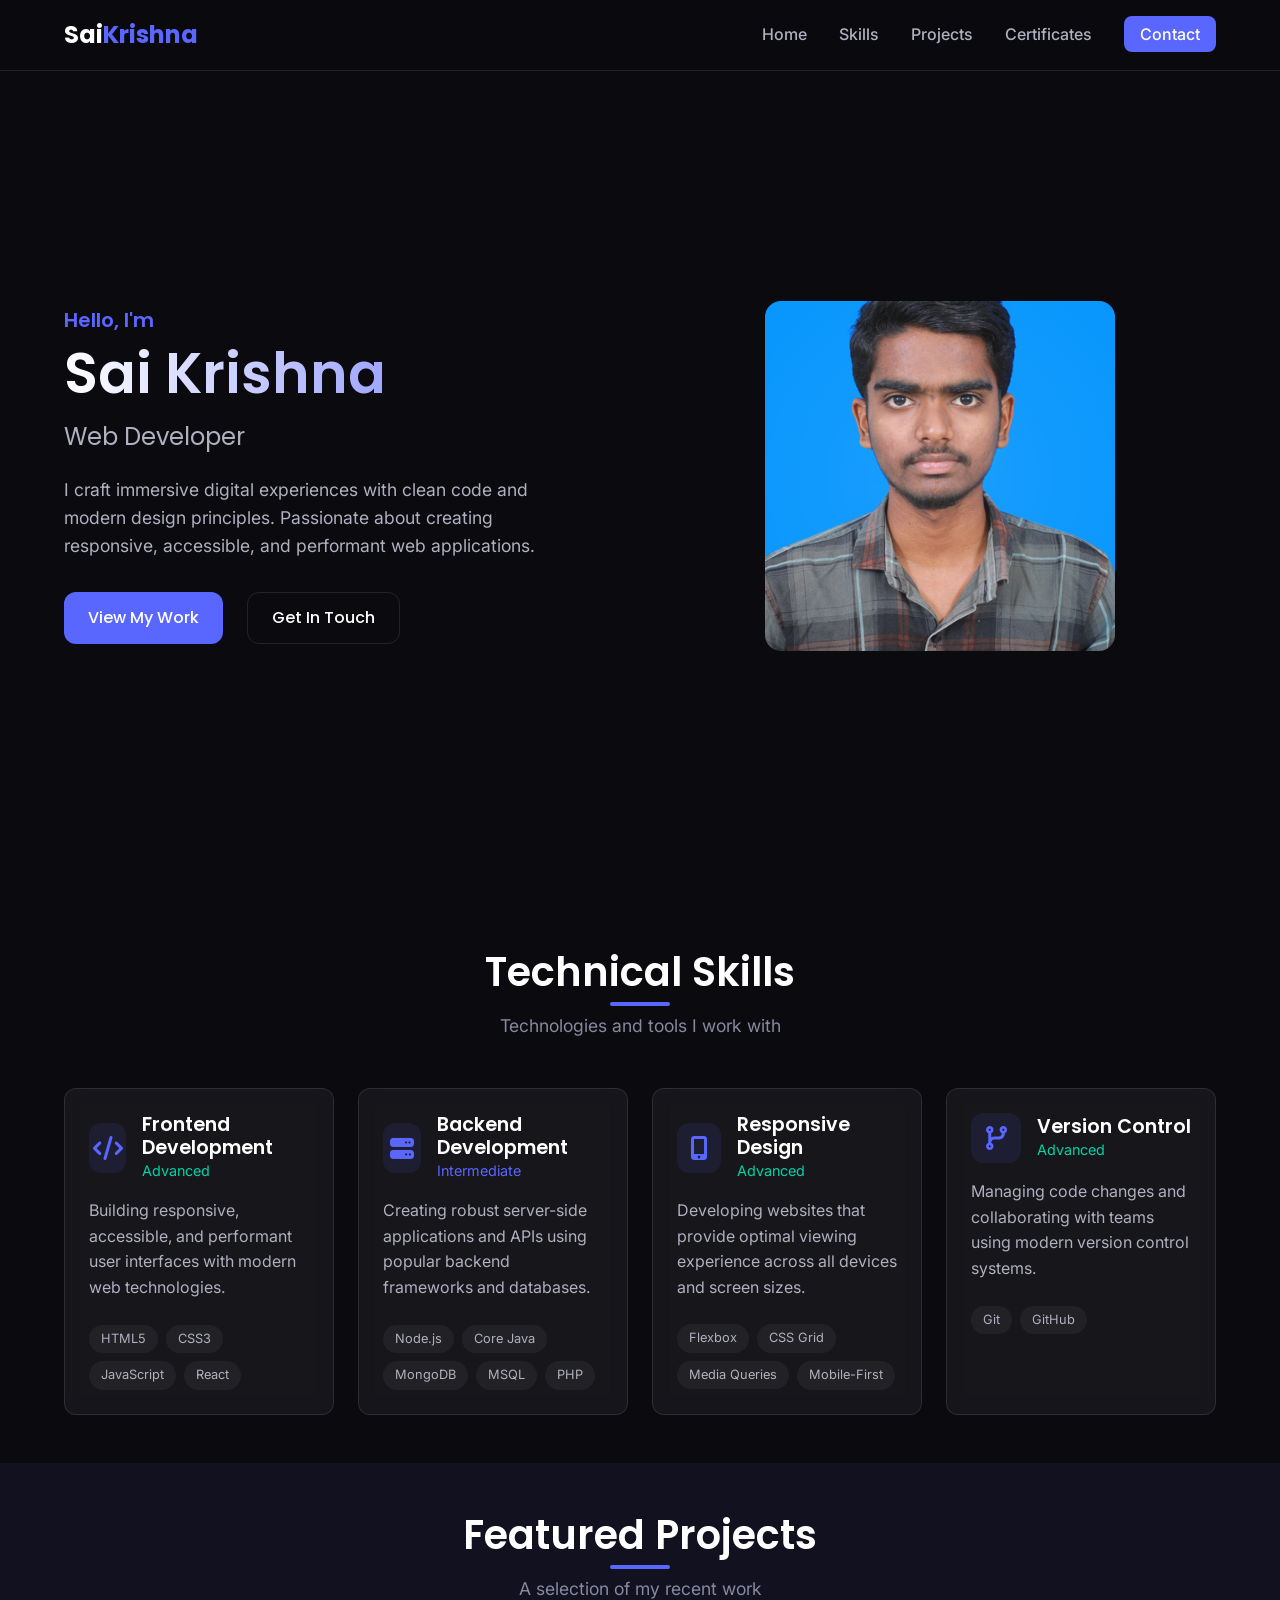
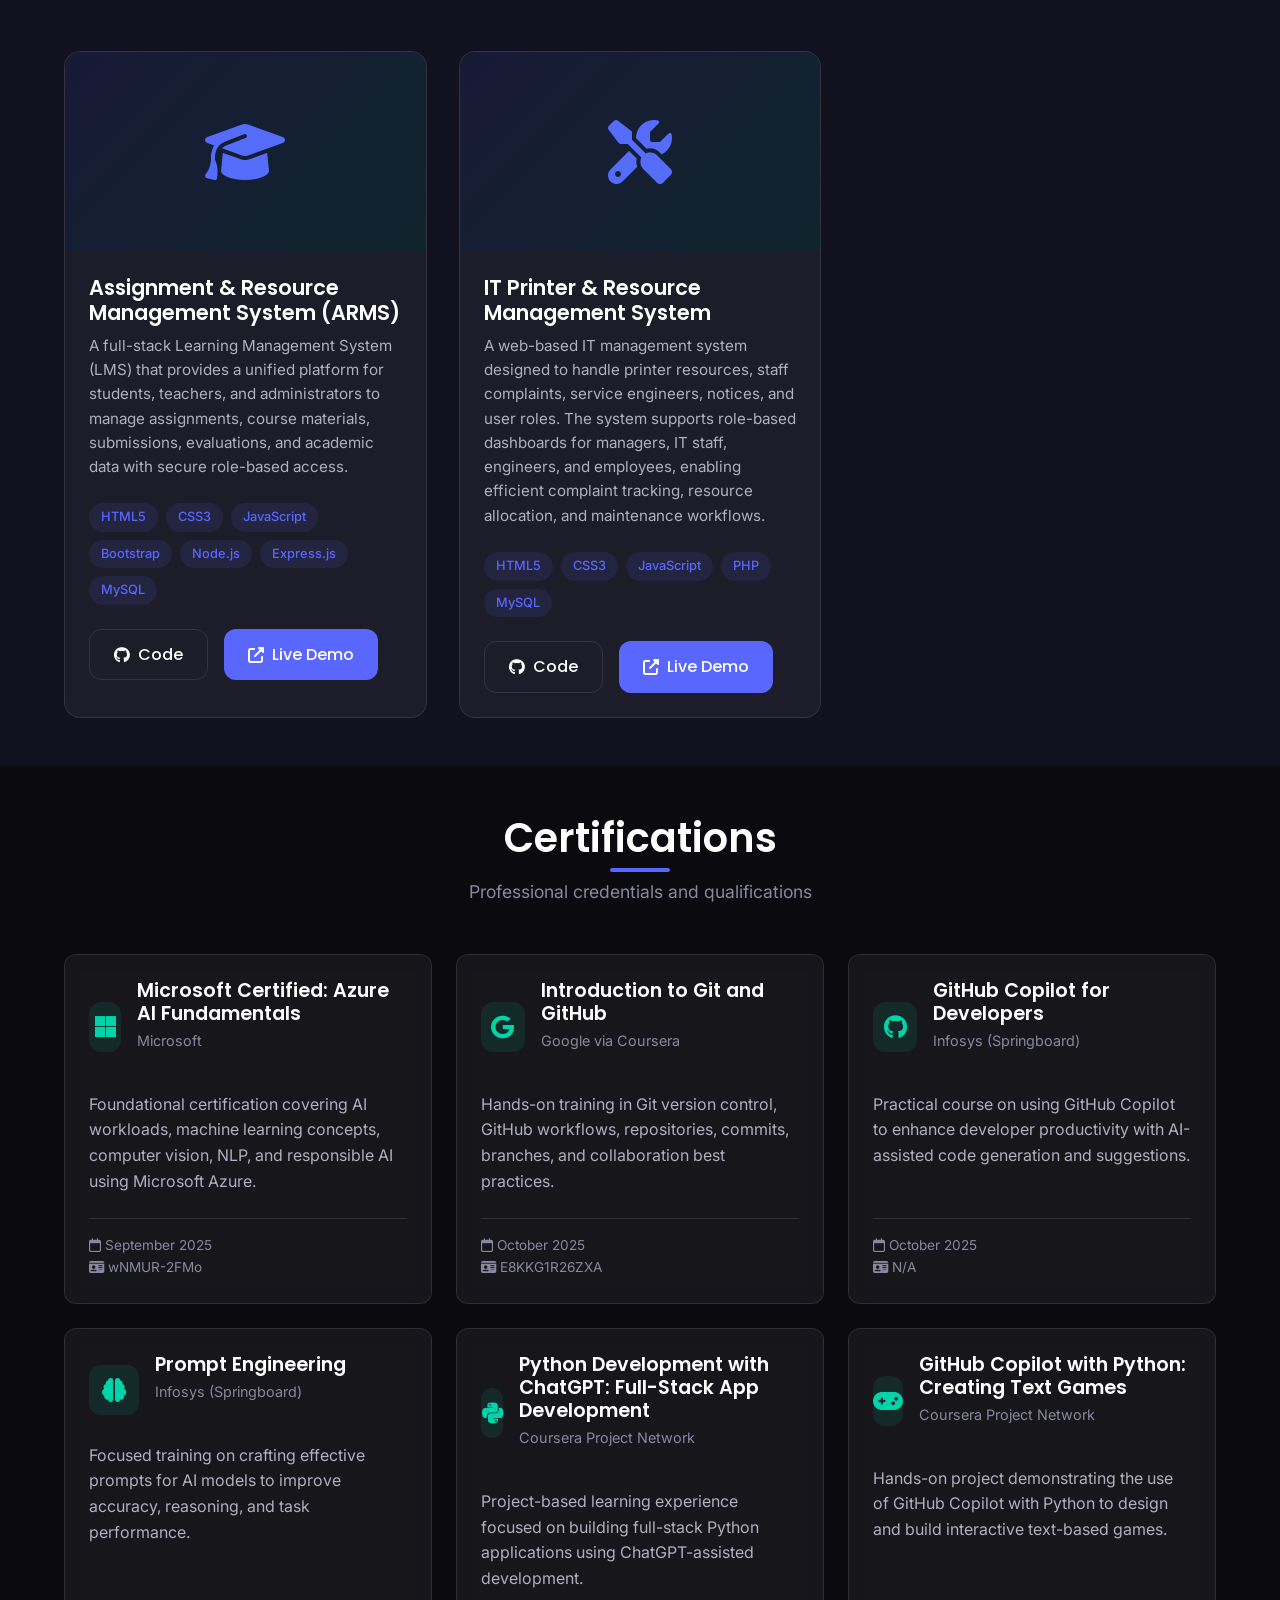
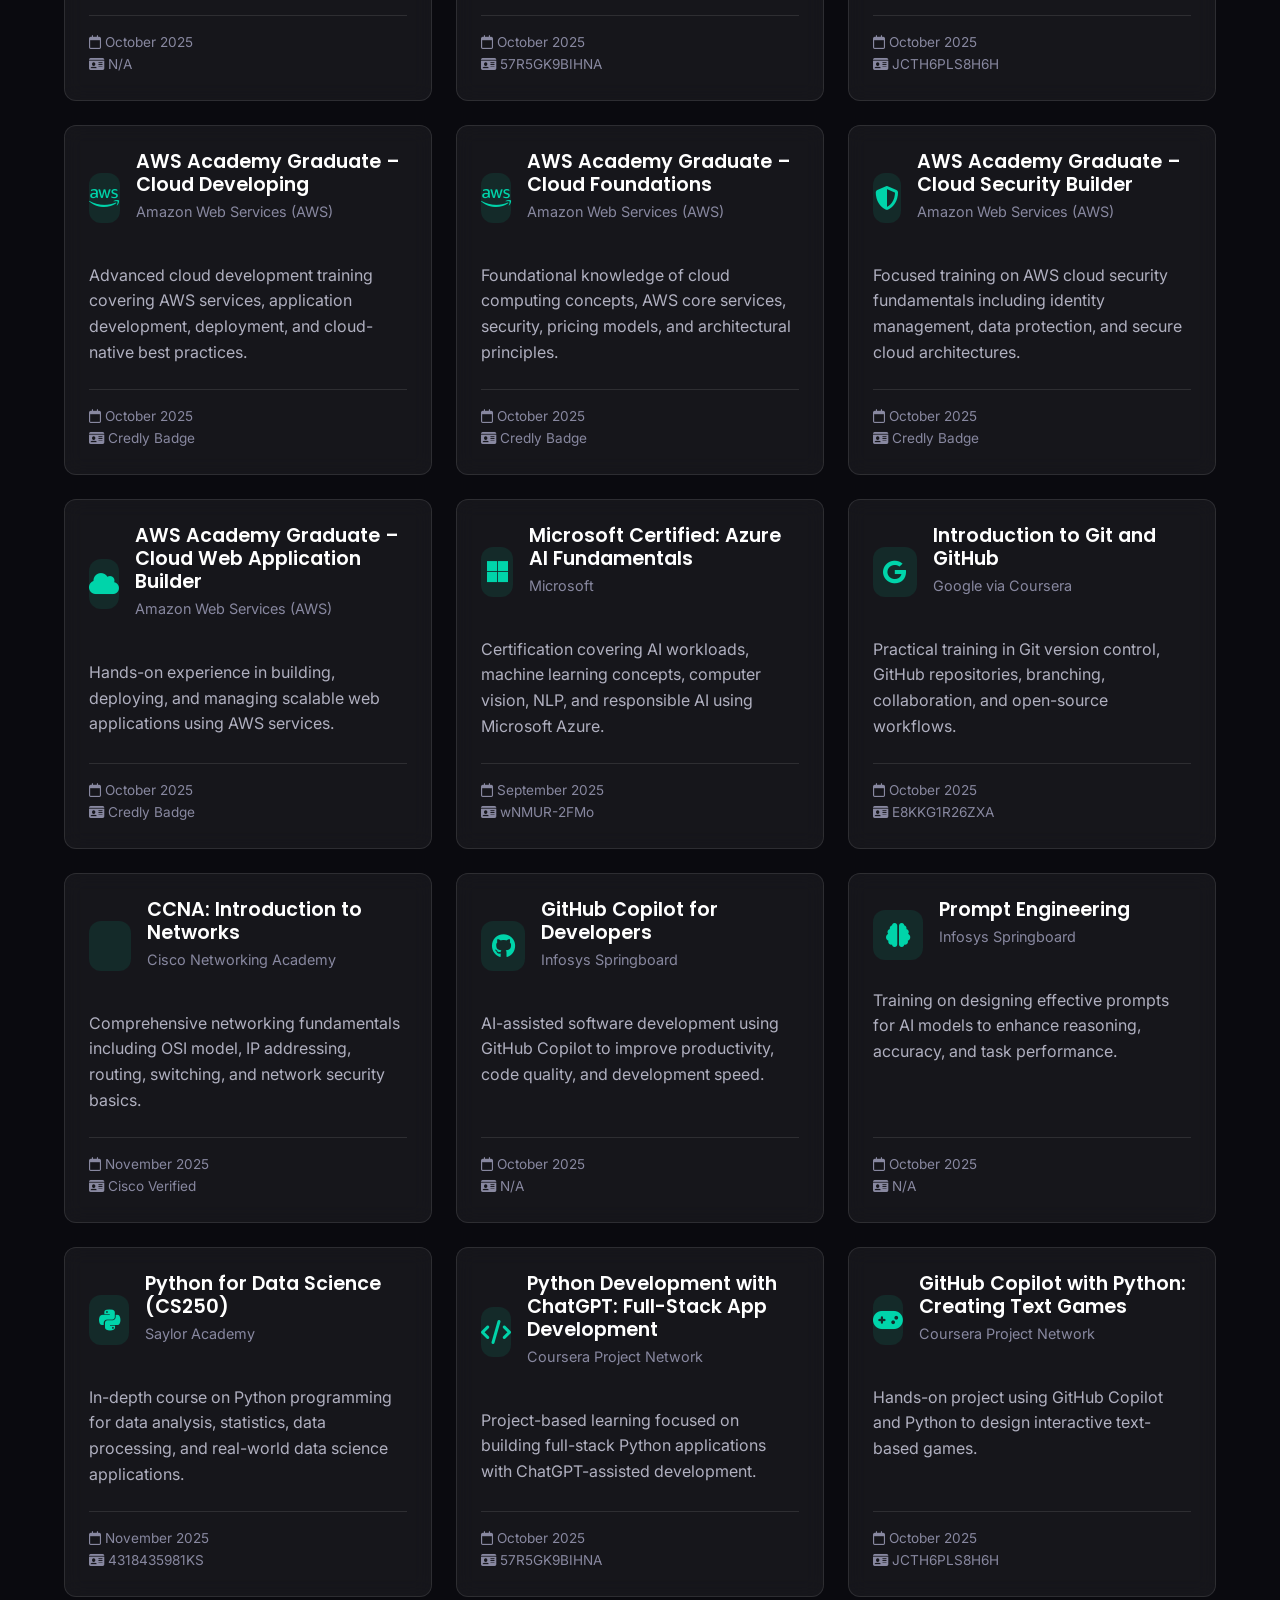
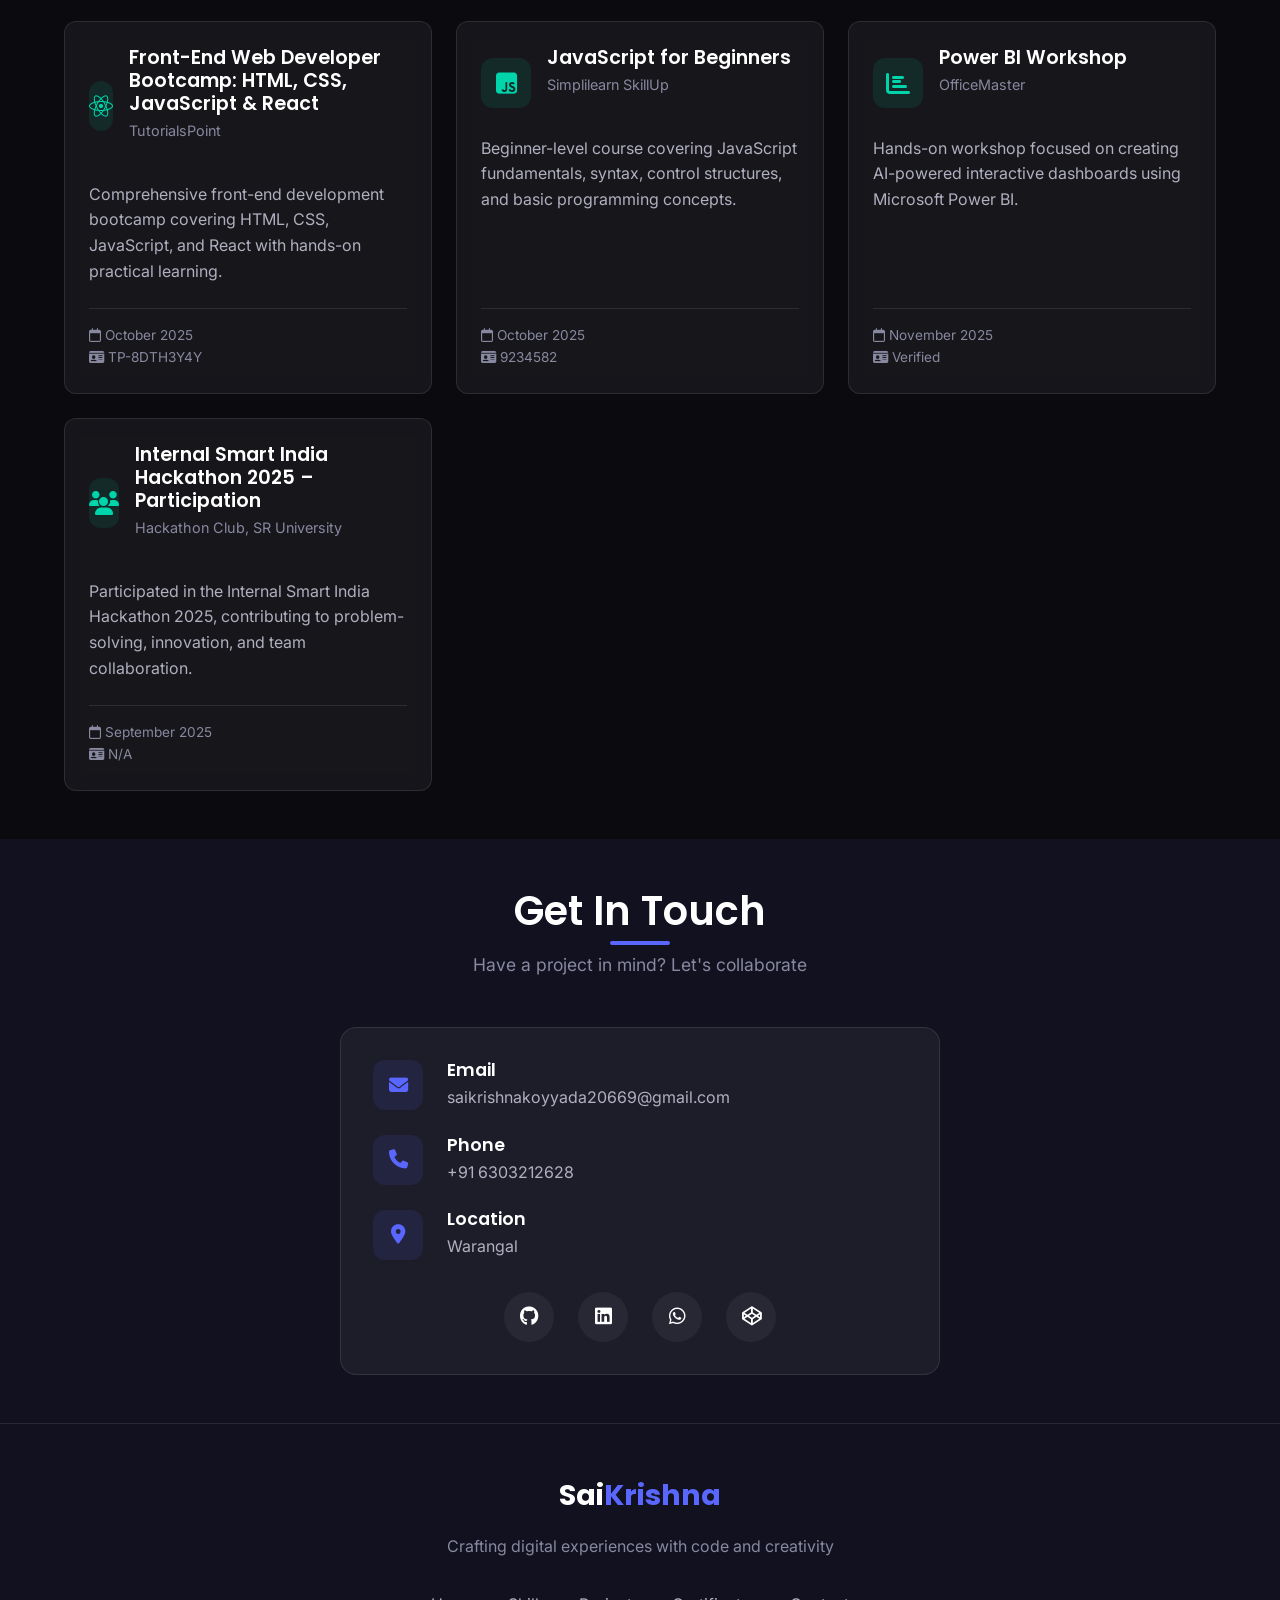
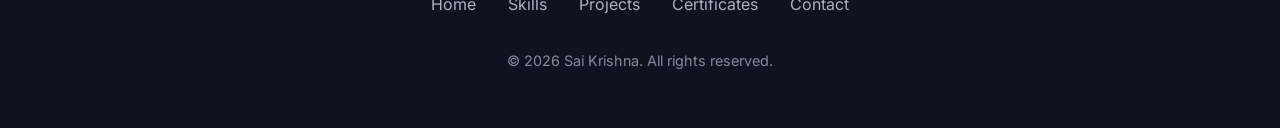
==== portfolio/index.html @ 1291e0bf "Add files via upload" ====
<!DOCTYPE html>
<html lang="en">
<head>
    <meta charset="UTF-8">
    <meta name="viewport" content="width=device-width, initial-scale=1.0">
    <title>Sai Krishna | Frontend Developer</title>
    <link rel="stylesheet" href="css/style.css">
    <link rel="preconnect" href="https://fonts.googleapis.com">
    <link rel="preconnect" href="https://fonts.gstatic.com" crossorigin>
    <link href="https://fonts.googleapis.com/css2?family=Poppins:wght@300;400;500;600;700&family=Inter:wght@300;400;500;600&display=swap" rel="stylesheet">
    <link rel="stylesheet" href="https://cdnjs.cloudflare.com/ajax/libs/font-awesome/6.4.0/css/all.min.css">
    <link rel="icon" type="image/x-icon" href="data:image/svg+xml,<svg xmlns=%22http://www.w3.org/2000/svg%22 viewBox=%220 0 100 100%22><text y=%22.9em%22 font-size=%2290%22>👨‍💻</text></svg>">
</head>
<body>
    <!-- Navigation -->
    <nav class="navbar">
        <div class="container">
            <a href="#" class="logo">Sai<span>Krishna</span></a>
            <ul class="nav-menu">
                <li><a href="#home">Home</a></li>
                <li><a href="#skills">Skills</a></li>
                <li><a href="#projects">Projects</a></li>
                <li><a href="#certificates">Certificates</a></li>
                <li><a href="#contact" class="contact-btn">Contact</a></li>
            </ul>
            <button class="menu-toggle" aria-label="Toggle menu">
                <i class="fas fa-bars"></i>
            </button>
        </div>
    </nav>

    <!-- Hero Section -->
    <section id="home" class="hero">
        <div class="container">
            <div class="hero-content">
                <div class="hero-text">
                    <h3 class="greeting">Hello, I'm</h3>
                    <h1 class="name">Sai Krishna</h1>
                    <h2 class="title">Web Developer</h2>
                    <p class="description">
                        I craft immersive digital experiences with clean code and modern design principles. 
                        Passionate about creating responsive, accessible, and performant web applications.
                    </p>
                    <div class="hero-buttons">
                        <a href="#projects" class="btn btn-primary">View My Work</a>
                        <a href="#contact" class="btn btn-secondary">Get In Touch</a>
                    </div>
                </div>
                <div class="hero-image">
                    <div class="image-placeholder">
                        <div class="avatar">
                            <!-- <i class="fas fa-user"></i> -->
                            <img src="passphoto.jpg" width="350px" alt="">
                        </div>
                    </div>
                </div>
            </div>
        </div>
    </section>

    <!-- Skills Section -->
    <section id="skills" class="section">
        <div class="container">
            <div class="section-header">
                <h2 class="section-title">Technical Skills</h2>
                <p class="section-subtitle">Technologies and tools I work with</p>
            </div>
            <div class="skills-container" id="skills-container">
                <!-- Skills will be dynamically loaded here -->
                <div class="loading">Loading skills...</div>
            </div>
        </div>
    </section>

    <!-- Projects Section -->
    <section id="projects" class="section section-dark">
        <div class="container">
            <div class="section-header">
                <h2 class="section-title">Featured Projects</h2>
                <p class="section-subtitle">A selection of my recent work</p>
            </div>
            <div class="projects-container" id="projects-container">
                <!-- Projects will be dynamically loaded here -->
                <div class="loading">Loading projects...</div>
            </div>
        </div>
    </section>

    <!-- Certificates Section -->
    <section id="certificates" class="section">
        <div class="container">
            <div class="section-header">
                <h2 class="section-title">Certifications</h2>
                <p class="section-subtitle">Professional credentials and qualifications</p>
            </div>
            <div class="certificates-container" id="certificates-container">
                <!-- Certificates will be dynamically loaded here -->
                <div class="loading">Loading certificates...</div>
            </div>
        </div>
    </section>

    <!-- Contact Section -->
    <section id="contact" class="section section-dark">
        <div class="container">
            <div class="section-header">
                <h2 class="section-title">Get In Touch</h2>
                <p class="section-subtitle">Have a project in mind? Let's collaborate</p>
            </div>
            <div class="contact-container">
                <div class="contact-card">
                    <div class="contact-info">
                        <div class="contact-item">
                            <div class="contact-icon">
                                <i class="fas fa-envelope"></i>
                            </div>
                            <div class="contact-details">
                                <h3>Email</h3>
                                <p>saikrishnakoyyada20669@gmail.com</p>
                            </div>
                        </div>
                        <div class="contact-item">
                            <div class="contact-icon">
                                <i class="fas fa-phone"></i>
                            </div>
                            <div class="contact-details">
                                <h3>Phone</h3>
                                <p>+91 6303212628</p>
                            </div>
                        </div>
                        <div class="contact-item">
                            <div class="contact-icon">
                                <i class="fas fa-map-marker-alt"></i>
                            </div>
                            <div class="contact-details">
                                <h3>Location</h3>
                                <p>Warangal</p>
                            </div>
                        </div>
                    </div>
                    <div class="social-links">
                        <a href="https://github.com/saikrishna1235" class="social-link"><i class="fab fa-github"></i></a>
                        <a href="https://www.linkedin.com/in/saikrishna-koyyada-422923365/" class="social-link"><i class="fab fa-linkedin"></i></a>
                        <a href="https://wa.me/916303212628" target="_blank" class="social-link"><i class="fab fa-whatsapp"></i></a>
                        <a href="https://leetcode.com/progress/" class="social-link"><i class="fab fa-codepen"></i></a>
                    </div>
                </div>
            </div>
        </div>
    </section>

    <!-- Footer -->
    <footer class="footer">
        <div class="container">
            <div class="footer-content">
                <div class="footer-logo">Sai<span>Krishna</span></div>
                <p class="footer-text">Crafting digital experiences with code and creativity</p>
                <div class="footer-links">
                    <a href="#home">Home</a>
                    <a href="#skills">Skills</a>
                    <a href="#projects">Projects</a>
                    <a href="#certificates">Certificates</a>
                    <a href="#contact">Contact</a>
                </div>
                <p class="copyright">&copy; <span id="current-year">2023</span> Sai Krishna. All rights reserved.</p>
            </div>
        </div>
    </footer>

    <script src="js/main.js"></script>
</body>
</html>
---- portfolio/css/style.css ----
/* CSS Variables for Theme */
:root {
    /* Dark theme colors */
    --bg-primary: #0a0a0f;
    --bg-secondary: #11111f;
    --bg-card: rgba(255, 255, 255, 0.05);
    --bg-card-hover: rgba(255, 255, 255, 0.1);
    --text-primary: #ffffff;
    --text-secondary: #b0b0c0;
    --text-muted: #8888a0;
    --accent-primary: #5a67ff;
    --accent-secondary: #00d4aa;
    --accent-tertiary: #ff6b9d;
    --border-color: rgba(255, 255, 255, 0.1);
    --shadow-color: rgba(0, 0, 0, 0.3);
    --shadow-light: rgba(255, 255, 255, 0.05);
    
    /* Typography */
    --font-primary: 'Poppins', sans-serif;
    --font-secondary: 'Inter', sans-serif;
    
    /* Spacing */
    --spacing-xs: 0.5rem;
    --spacing-sm: 1rem;
    --spacing-md: 1.5rem;
    --spacing-lg: 2rem;
    --spacing-xl: 3rem;
    
    /* Border Radius */
    --radius-sm: 8px;
    --radius-md: 12px;
    --radius-lg: 16px;
    --radius-full: 50%;
    
    /* Transitions */
    --transition-fast: 0.2s ease;
    --transition-normal: 0.3s ease;
    --transition-slow: 0.5s ease;
}

/* Base Styles */
* {
    margin: 0;
    padding: 0;
    box-sizing: border-box;
}

html {
    scroll-behavior: smooth;
}

body {
    font-family: var(--font-secondary);
    background-color: var(--bg-primary);
    color: var(--text-primary);
    line-height: 1.6;
    overflow-x: hidden;
}

.container {
    width: 100%;
    max-width: 1200px;
    margin: 0 auto;
    padding: 0 var(--spacing-md);
}

/* Typography */
h1, h2, h3, h4 {
    font-family: var(--font-primary);
    font-weight: 600;
    line-height: 1.2;
}

h1 {
    font-size: 3.5rem;
}

h2 {
    font-size: 2.5rem;
}

h3 {
    font-size: 1.5rem;
}

p {
    color: var(--text-secondary);
    margin-bottom: var(--spacing-md);
}

a {
    text-decoration: none;
    color: inherit;
}

/* Buttons */
.btn {
    display: inline-flex;
    align-items: center;
    justify-content: center;
    padding: 0.75rem 1.5rem;
    border-radius: var(--radius-md);
    font-family: var(--font-primary);
    font-weight: 500;
    transition: all var(--transition-normal);
    cursor: pointer;
    border: none;
    outline: none;
    gap: 0.5rem;
}

.btn-primary {
    background-color: var(--accent-primary);
    color: white;
}

.btn-primary:hover {
    background-color: #4a56e8;
    transform: translateY(-2px);
    box-shadow: 0 10px 20px rgba(90, 103, 255, 0.3);
}

.btn-secondary {
    background-color: transparent;
    color: var(--text-primary);
    border: 1px solid var(--border-color);
}

.btn-secondary:hover {
    background-color: var(--bg-card-hover);
    transform: translateY(-2px);
    border-color: var(--accent-primary);
}

/* Navigation */
.navbar {
    position: fixed;
    top: 0;
    left: 0;
    width: 100%;
    z-index: 1000;
    padding: var(--spacing-sm) 0;
    background-color: rgba(10, 10, 15, 0.9);
    backdrop-filter: blur(10px);
    border-bottom: 1px solid var(--border-color);
}

.navbar .container {
    display: flex;
    justify-content: space-between;
    align-items: center;
}

.logo {
    font-family: var(--font-primary);
    font-size: 1.5rem;
    font-weight: 700;
}

.logo span {
    color: var(--accent-primary);
}

.nav-menu {
    display: flex;
    list-style: none;
    gap: var(--spacing-lg);
}

.nav-menu a {
    color: var(--text-secondary);
    transition: color var(--transition-fast);
    font-weight: 500;
}

.nav-menu a:hover {
    color: var(--text-primary);
}

.nav-menu .contact-btn {
    background-color: var(--accent-primary);
    color: white;
    padding: 0.5rem 1rem;
    border-radius: var(--radius-sm);
}

.nav-menu .contact-btn:hover {
    background-color: #4a56e8;
    color: white;
}

.menu-toggle {
    display: none;
    background: none;
    border: none;
    color: var(--text-primary);
    font-size: 1.5rem;
    cursor: pointer;
}

/* Hero Section */
.hero {
    padding-top: 100px;
    padding-bottom: var(--spacing-xl);
    min-height: 100vh;
    display: flex;
    align-items: center;
}

.hero-content {
    display: grid;
    grid-template-columns: 1fr 1fr;
    gap: var(--spacing-xl);
    align-items: center;
}

.hero-text .greeting {
    color: var(--accent-primary);
    font-size: 1.25rem;
    margin-bottom: var(--spacing-xs);
}

.hero-text .name {
    font-size: 3.5rem;
    margin-bottom: var(--spacing-sm);
    background: linear-gradient(90deg, var(--text-primary), var(--accent-primary));
    -webkit-background-clip: text;
    background-clip: text;
    color: transparent;
}

.hero-text .title {
    font-size: 1.5rem;
    color: var(--text-secondary);
    margin-bottom: var(--spacing-md);
    font-weight: 400;
}

.hero-text .description {
    font-size: 1.1rem;
    max-width: 90%;
    margin-bottom: var(--spacing-lg);
}

.hero-buttons {
    display: flex;
    gap: var(--spacing-md);
    flex-wrap: wrap;
}

.hero-image {
    display: flex;
    justify-content: center;
}

.image-placeholder {
    width: 350px;
    height: 350px;
    position: relative;
}

.avatar {
    width: 100%;
    height: 100%;
    background: linear-gradient(135deg, var(--accent-primary), var(--accent-secondary));
    border-radius: var(--radius-lg);
    display: flex;
    align-items: center;
    justify-content: center;
    font-size: 8rem;
    color: white;
    position: relative;
    overflow: hidden;
}

.avatar::before {
    content: '';
    position: absolute;
    width: 200%;
    height: 200%;
    background: radial-gradient(circle, rgba(255,255,255,0.1) 0%, transparent 70%);
    top: -50%;
    left: -50%;
    animation: rotate 20s linear infinite;
}

@keyframes rotate {
    0% { transform: rotate(0deg); }
    100% { transform: rotate(360deg); }
}

/* Sections */
.section {
    padding: var(--spacing-xl) 0;
}

.section-dark {
    background-color: var(--bg-secondary);
}

.section-header {
    text-align: center;
    margin-bottom: var(--spacing-xl);
}

.section-title {
    font-size: 2.5rem;
    margin-bottom: var(--spacing-sm);
    position: relative;
    display: inline-block;
}

.section-title::after {
    content: '';
    position: absolute;
    width: 60px;
    height: 4px;
    background-color: var(--accent-primary);
    bottom: -10px;
    left: 50%;
    transform: translateX(-50%);
    border-radius: 2px;
}

.section-subtitle {
    color: var(--text-muted);
    font-size: 1.1rem;
    max-width: 600px;
    margin: 0 auto;
}

/* Skills Section */
.skills-container {
    display: grid;
    grid-template-columns: repeat(auto-fill, minmax(250px, 1fr));
    gap: var(--spacing-md);
}

.skill-card {
    background-color: var(--bg-card);
    border-radius: var(--radius-md);
    padding: var(--spacing-md);
    backdrop-filter: blur(10px);
    border: 1px solid var(--border-color);
    transition: all var(--transition-normal);
    opacity: 0;
    transform: translateY(20px);
}

.skill-card.visible {
    opacity: 1;
    transform: translateY(0);
}

.skill-card:hover {
    background-color: var(--bg-card-hover);
    transform: translateY(-5px);
    border-color: var(--accent-primary);
    box-shadow: 0 10px 20px var(--shadow-color);
}

.skill-header {
    display: flex;
    align-items: center;
    margin-bottom: var(--spacing-sm);
    gap: var(--spacing-sm);
}

.skill-icon {
    width: 50px;
    height: 50px;
    border-radius: var(--radius-md);
    background-color: rgba(90, 103, 255, 0.1);
    display: flex;
    align-items: center;
    justify-content: center;
    font-size: 1.5rem;
    color: var(--accent-primary);
}

.skill-name {
    font-size: 1.2rem;
    font-weight: 600;
}

.skill-level {
    color: var(--text-muted);
    font-size: 0.9rem;
}

.skill-tags {
    display: flex;
    flex-wrap: wrap;
    gap: 0.5rem;
    margin-top: var(--spacing-sm);
}

.skill-tag {
    background-color: rgba(255, 255, 255, 0.05);
    padding: 0.25rem 0.75rem;
    border-radius: 50px;
    font-size: 0.8rem;
    color: var(--text-secondary);
    transition: all var(--transition-fast);
}

.skill-tag:hover {
    background-color: var(--accent-primary);
    color: white;
}

/* Projects Section */
.projects-container {
    display: grid;
    grid-template-columns: repeat(auto-fill, minmax(350px, 1fr));
    gap: var(--spacing-lg);
}

.project-card {
    background-color: var(--bg-card);
    border-radius: var(--radius-lg);
    overflow: hidden;
    backdrop-filter: blur(10px);
    border: 1px solid var(--border-color);
    transition: all var(--transition-normal);
    opacity: 0;
    transform: translateY(20px);
}

.project-card.visible {
    opacity: 1;
    transform: translateY(0);
}

.project-card:hover {
    background-color: var(--bg-card-hover);
    transform: translateY(-10px);
    border-color: var(--accent-primary);
    box-shadow: 0 15px 30px var(--shadow-color);
}

.project-image {
    height: 200px;
    background-color: var(--bg-secondary);
    display: flex;
    align-items: center;
    justify-content: center;
    font-size: 4rem;
    color: var(--accent-primary);
    position: relative;
    overflow: hidden;
}

.project-image::before {
    content: '';
    position: absolute;
    width: 100%;
    height: 100%;
    background: linear-gradient(135deg, rgba(90, 103, 255, 0.1), rgba(0, 212, 170, 0.1));
    z-index: 1;
}

.project-content {
    padding: var(--spacing-md);
}

.project-title {
    font-size: 1.3rem;
    margin-bottom: var(--spacing-xs);
}

.project-description {
    color: var(--text-secondary);
    font-size: 0.95rem;
    margin-bottom: var(--spacing-md);
}

.project-tech {
    display: flex;
    flex-wrap: wrap;
    gap: 0.5rem;
    margin-bottom: var(--spacing-md);
}

.tech-tag {
    background-color: rgba(90, 103, 255, 0.1);
    color: var(--accent-primary);
    padding: 0.25rem 0.75rem;
    border-radius: 50px;
    font-size: 0.8rem;
    font-weight: 500;
}

.project-links {
    display: flex;
    gap: var(--spacing-sm);
}

/* Certificates Section */
.certificates-container {
    display: grid;
    grid-template-columns: repeat(auto-fill, minmax(300px, 1fr));
    gap: var(--spacing-md);
}

.certificate-card {
    background-color: var(--bg-card);
    border-radius: var(--radius-md);
    padding: var(--spacing-md);
    backdrop-filter: blur(10px);
    border: 1px solid var(--border-color);
    transition: all var(--transition-normal);
    display: flex;
    flex-direction: column;
    opacity: 0;
    transform: translateY(20px);
}

.certificate-card.visible {
    opacity: 1;
    transform: translateY(0);
}

.certificate-card:hover {
    background-color: var(--bg-card-hover);
    transform: translateY(-5px);
    border-color: var(--accent-secondary);
    box-shadow: 0 10px 20px var(--shadow-color);
}

.certificate-header {
    display: flex;
    align-items: center;
    margin-bottom: var(--spacing-sm);
    gap: var(--spacing-sm);
}

.certificate-icon {
    width: 50px;
    height: 50px;
    border-radius: var(--radius-md);
    background-color: rgba(0, 212, 170, 0.1);
    display: flex;
    align-items: center;
    justify-content: center;
    font-size: 1.5rem;
    color: var(--accent-secondary);
}

.certificate-title {
    font-size: 1.2rem;
    font-weight: 600;
    margin-bottom: 0.25rem;
}

.certificate-issuer {
    color: var(--text-muted);
    font-size: 0.9rem;
}

.certificate-date {
    color: var(--text-muted);
    font-size: 0.85rem;
    margin-top: auto;
    padding-top: var(--spacing-sm);
    border-top: 1px solid var(--border-color);
}

/* Contact Section */
.contact-card {
    background-color: var(--bg-card);
    border-radius: var(--radius-lg);
    padding: var(--spacing-lg);
    backdrop-filter: blur(10px);
    border: 1px solid var(--border-color);
    max-width: 600px;
    margin: 0 auto;
}

.contact-info {
    margin-bottom: var(--spacing-lg);
}

.contact-item {
    display: flex;
    align-items: center;
    margin-bottom: var(--spacing-md);
    gap: var(--spacing-md);
}

.contact-icon {
    width: 50px;
    height: 50px;
    border-radius: var(--radius-md);
    background-color: rgba(90, 103, 255, 0.1);
    display: flex;
    align-items: center;
    justify-content: center;
    font-size: 1.2rem;
    color: var(--accent-primary);
}

.contact-details h3 {
    font-size: 1.1rem;
    margin-bottom: 0.25rem;
}

.contact-details p {
    color: var(--text-secondary);
    margin-bottom: 0;
}

.social-links {
    display: flex;
    justify-content: center;
    gap: var(--spacing-md);
}

.social-link {
    width: 50px;
    height: 50px;
    border-radius: var(--radius-full);
    background-color: var(--bg-card);
    display: flex;
    align-items: center;
    justify-content: center;
    font-size: 1.2rem;
    color: var(--text-primary);
    transition: all var(--transition-normal);
}

.social-link:hover {
    background-color: var(--accent-primary);
    color: white;
    transform: translateY(-5px);
}

/* Footer */
.footer {
    background-color: var(--bg-secondary);
    padding: var(--spacing-xl) 0 var(--spacing-lg);
    border-top: 1px solid var(--border-color);
}

.footer-content {
    text-align: center;
}

.footer-logo {
    font-family: var(--font-primary);
    font-size: 1.8rem;
    font-weight: 700;
    margin-bottom: var(--spacing-sm);
}

.footer-logo span {
    color: var(--accent-primary);
}

.footer-text {
    color: var(--text-muted);
    margin-bottom: var(--spacing-lg);
    max-width: 500px;
    margin-left: auto;
    margin-right: auto;
}

.footer-links {
    display: flex;
    justify-content: center;
    flex-wrap: wrap;
    gap: var(--spacing-lg);
    margin-bottom: var(--spacing-lg);
}

.footer-links a {
    color: var(--text-secondary);
    transition: color var(--transition-fast);
}

.footer-links a:hover {
    color: var(--accent-primary);
}

.copyright {
    color: var(--text-muted);
    font-size: 0.9rem;
}

/* Loading State */
.loading {
    text-align: center;
    padding: var(--spacing-xl);
    color: var(--text-muted);
    grid-column: 1 / -1;
}

/* Animation Classes */
.fade-in {
    animation: fadeIn 0.8s ease forwards;
}

@keyframes fadeIn {
    from {
        opacity: 0;
        transform: translateY(20px);
    }
    to {
        opacity: 1;
        transform: translateY(0);
    }
}

/* Responsive Design */
@media (max-width: 1024px) {
    h1 {
        font-size: 3rem;
    }
    
    h2 {
        font-size: 2.2rem;
    }
    
    .hero-content {
        grid-template-columns: 1fr;
        text-align: center;
    }
    
    .hero-text .description {
        max-width: 100%;
    }
    
    .hero-image {
        order: -1;
    }
    
    .image-placeholder {
        width: 280px;
        height: 280px;
        margin: 0 auto;
    }
    
    .avatar {
        font-size: 6rem;
    }
}

@media (max-width: 768px) {
    .navbar {
        padding: var(--spacing-xs) 0;
    }
    
    .nav-menu {
        position: fixed;
        top: 70px;
        left: 0;
        width: 100%;
        background-color: rgba(10, 10, 15, 0.95);
        backdrop-filter: blur(20px);
        flex-direction: column;
        padding: var(--spacing-lg);
        border-top: 1px solid var(--border-color);
        transform: translateY(-100%);
        opacity: 0;
        visibility: hidden;
        transition: all var(--transition-normal);
    }
    
    .nav-menu.active {
        transform: translateY(0);
        opacity: 1;
        visibility: visible;
    }
    
    .menu-toggle {
        display: block;
    }
    
    .hero {
        padding-top: 80px;
    }
    
    .hero-text .name {
        font-size: 2.5rem;
    }
    
    .hero-text .title {
        font-size: 1.25rem;
    }
    
    .hero-buttons {
        justify-content: center;
    }
    
    .section-title {
        font-size: 2rem;
    }
    
    .projects-container {
        grid-template-columns: 1fr;
    }
}

@media (max-width: 480px) {
    .container {
        padding: 0 var(--spacing-sm);
    }
    
    h1 {
        font-size: 2.2rem;
    }
    
    h2 {
        font-size: 1.8rem;
    }
    
    .hero-text .name {
        font-size: 2rem;
    }
    
    .hero-buttons {
        flex-direction: column;
        align-items: stretch;
    }
    
    .btn {
        width: 100%;
        justify-content: center;
    }
    
    .skills-container,
    .certificates-container {
        grid-template-columns: 1fr;
    }
    
    .footer-links {
        gap: var(--spacing-md);
    }
}
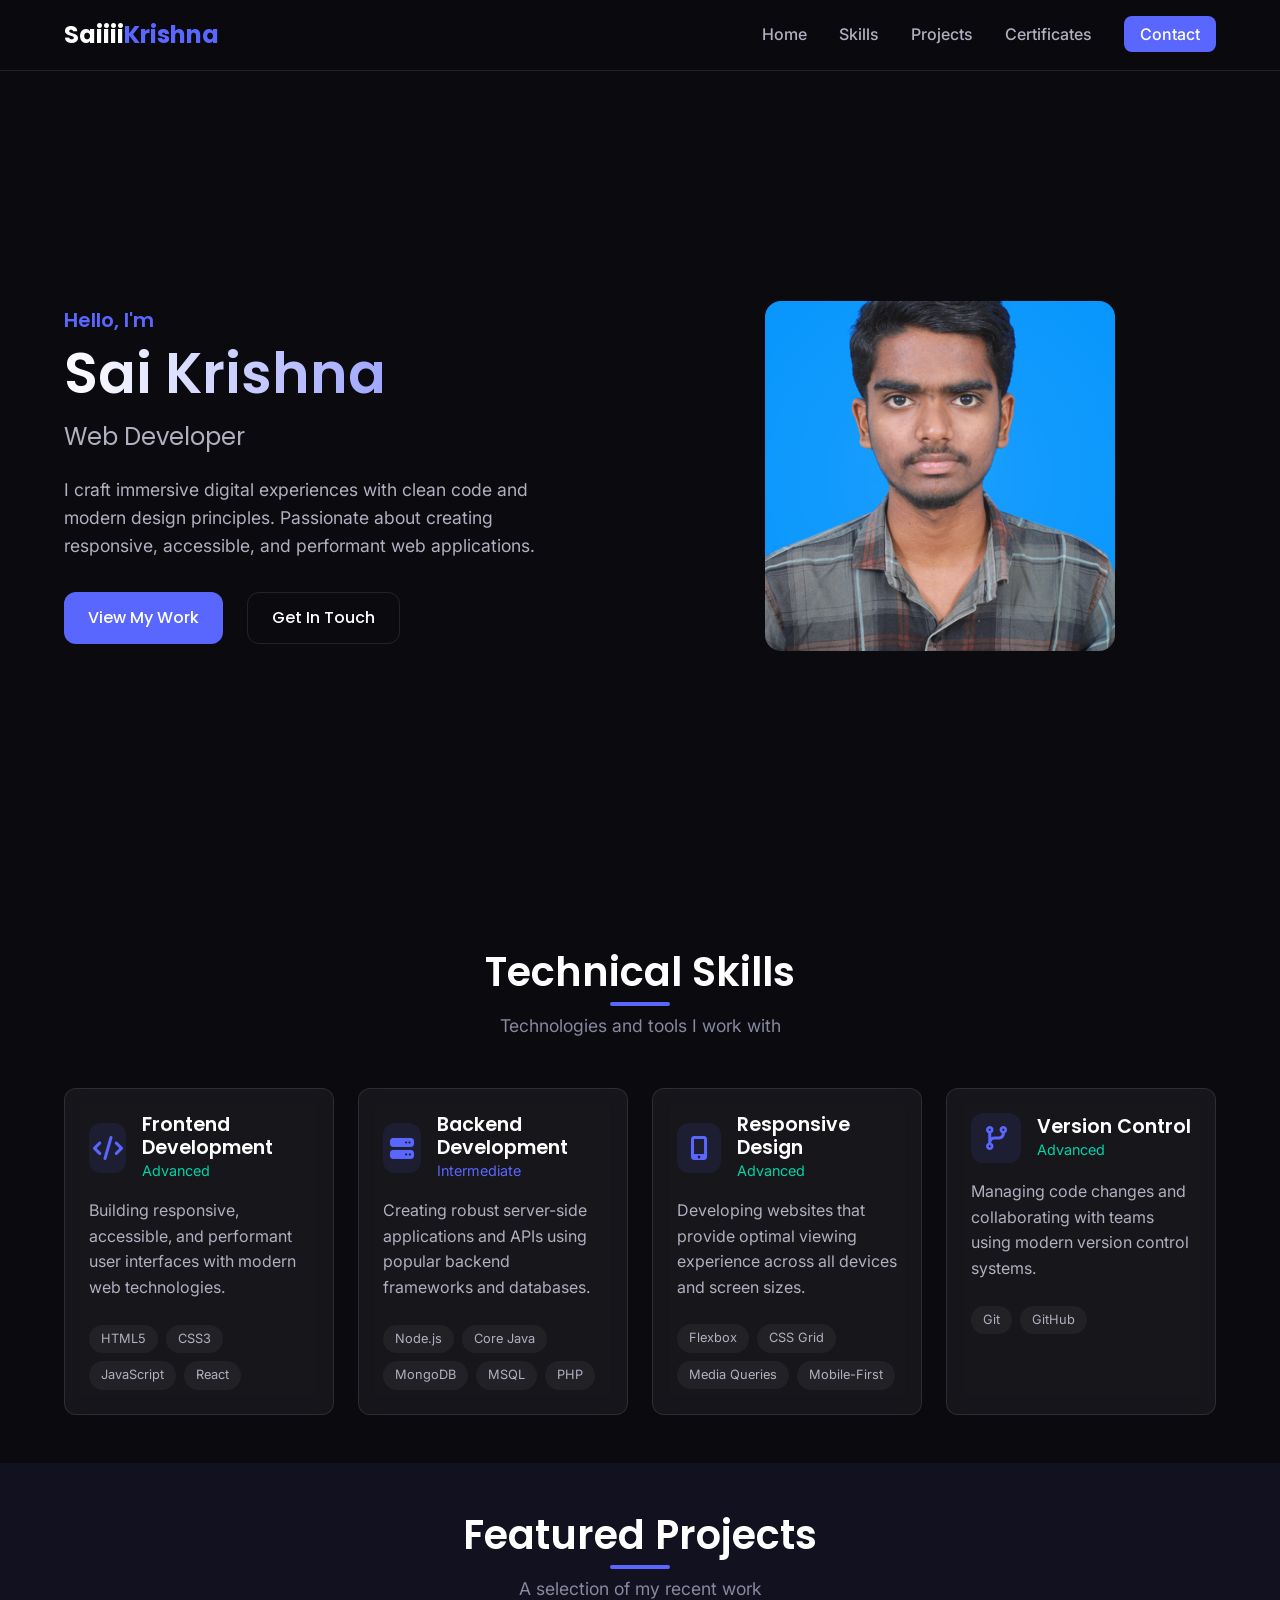
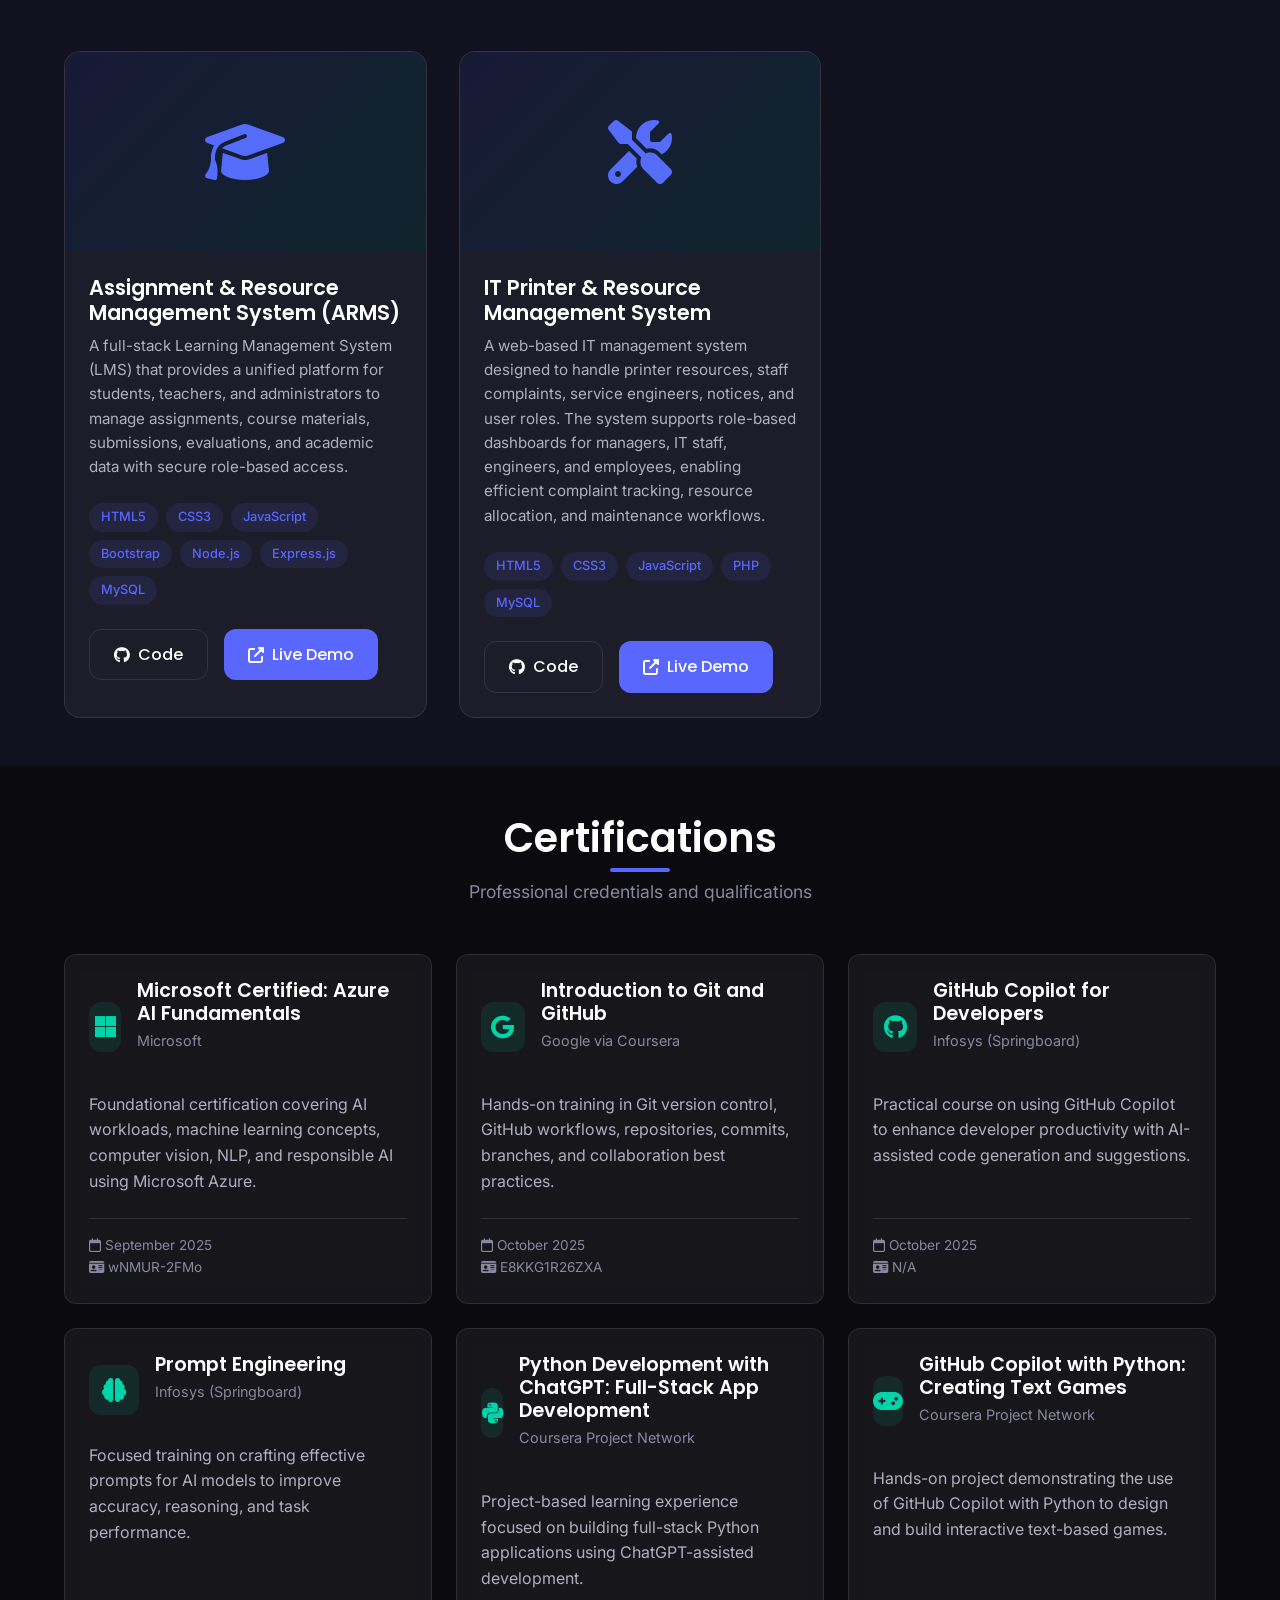
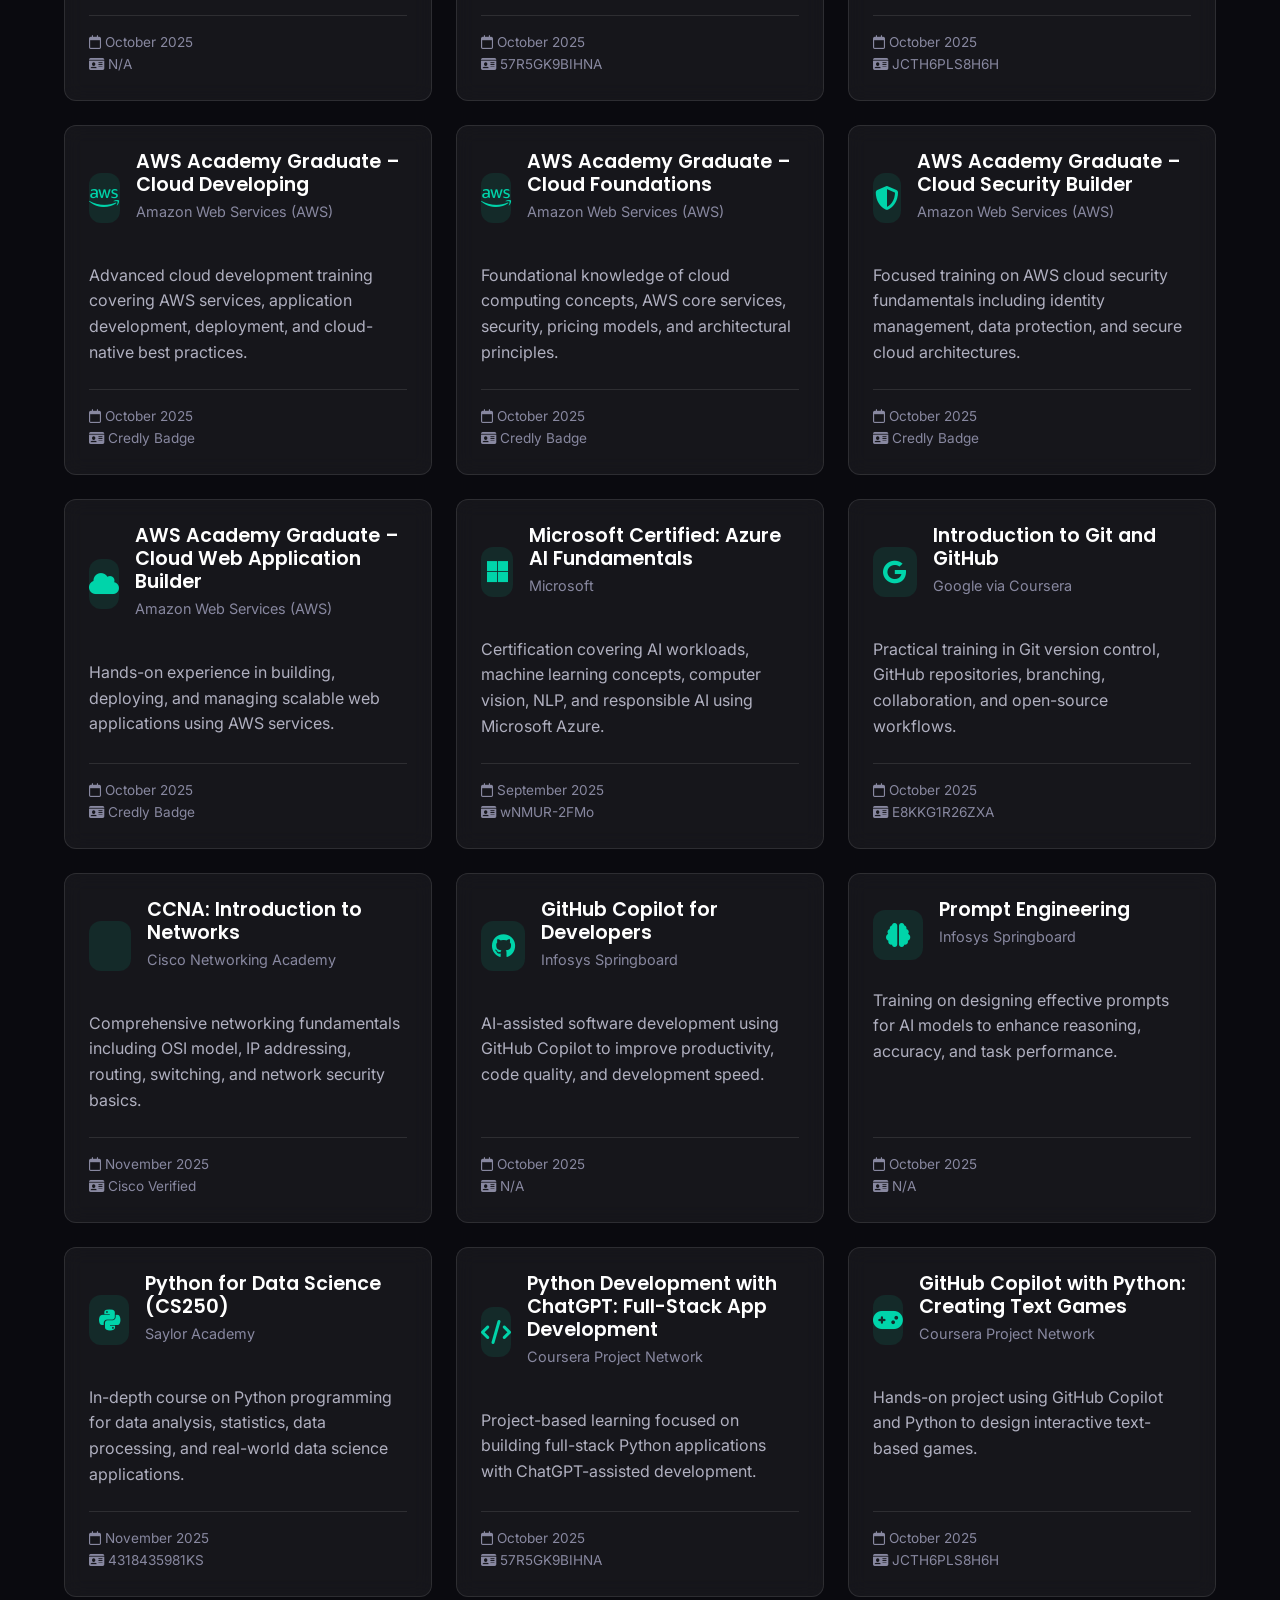
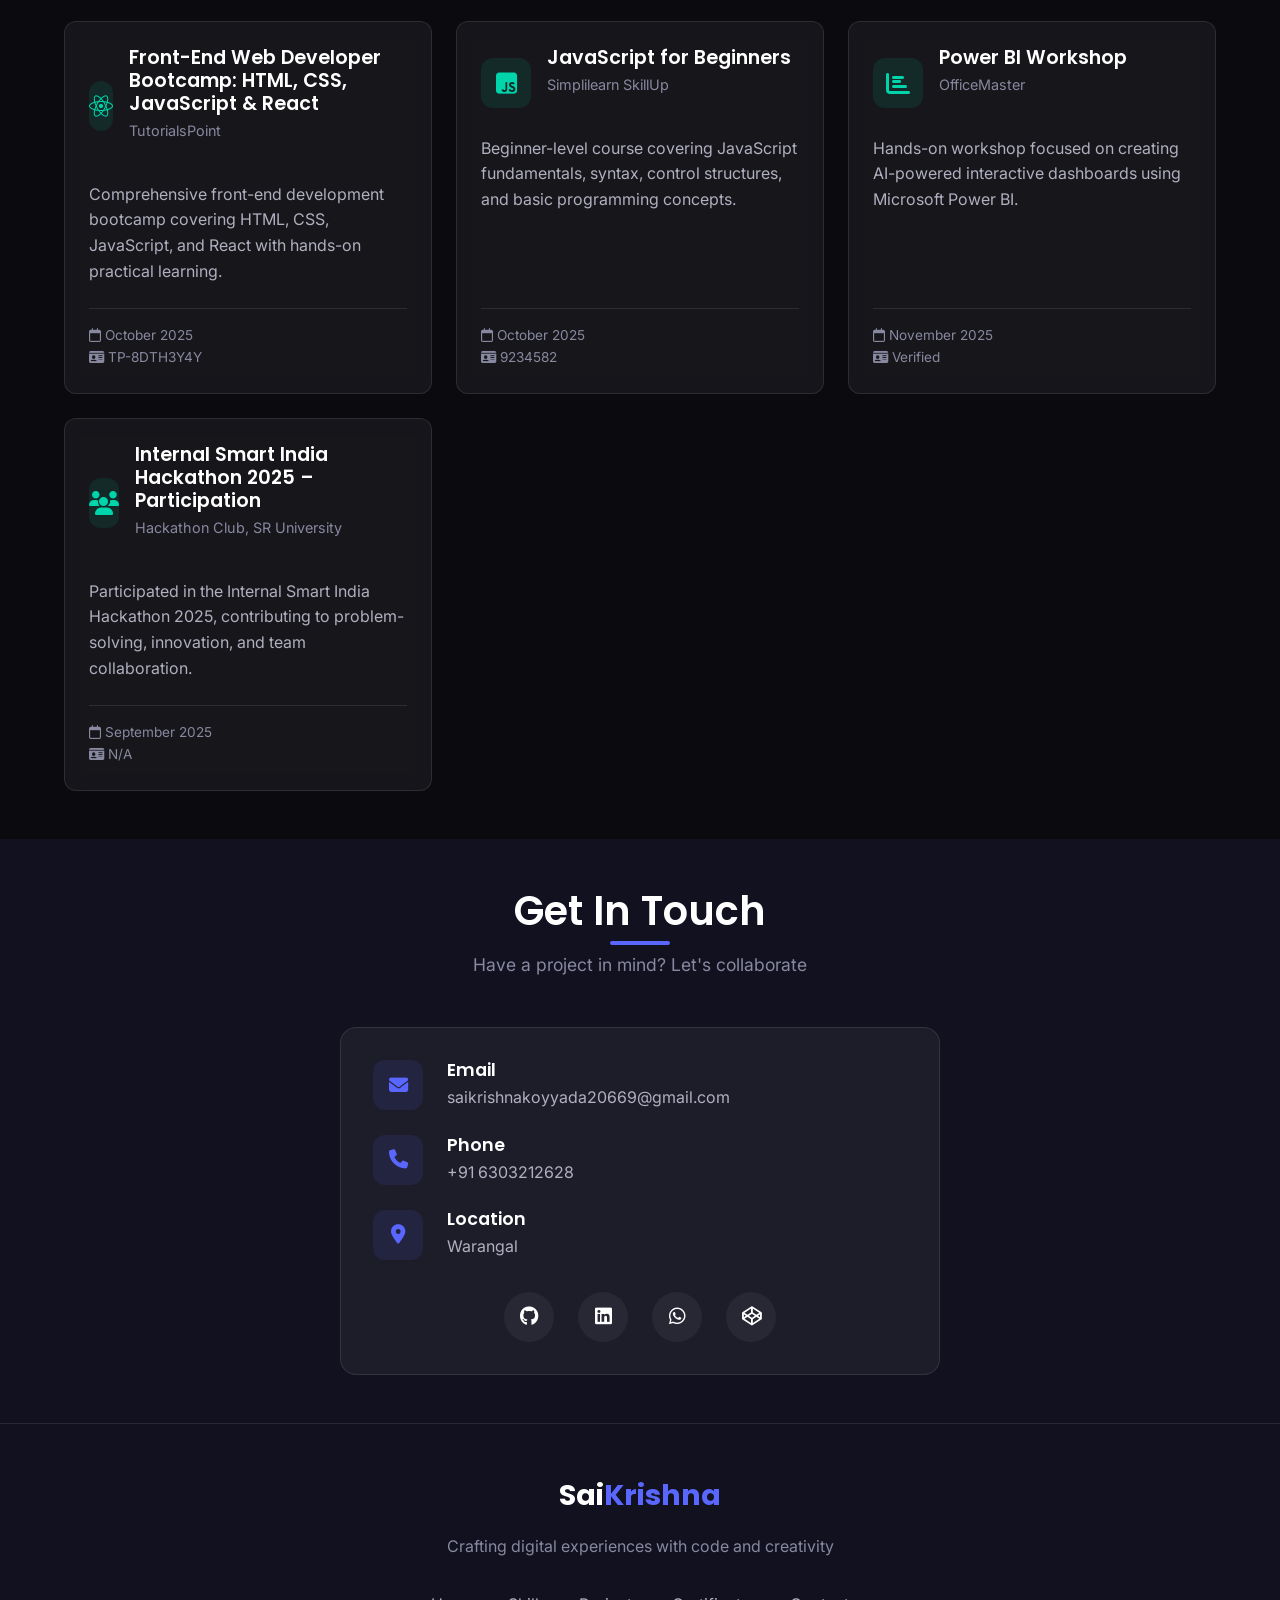
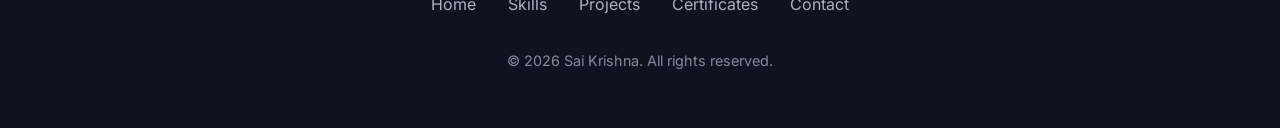
==== commit 83892045: "Revise portfolio/index.html structure and content Updated the HTML structure and content of the port" ====
--- a/portfolio/index.html
+++ b/portfolio/index.html
@@ -15,7 +15,7 @@
     <!-- Navigation -->
     <nav class="navbar">
         <div class="container">
-            <a href="#" class="logo">Sai<span>Krishna</span></a>
+            <a href="#" class="logo">Saiiii<span>Krishna</span></a>
             <ul class="nav-menu">
                 <li><a href="#home">Home</a></li>
                 <li><a href="#skills">Skills</a></li>
@@ -169,4 +169,5 @@
 
     <script src="js/main.js"></script>
 </body>
-</html>+
+</html>
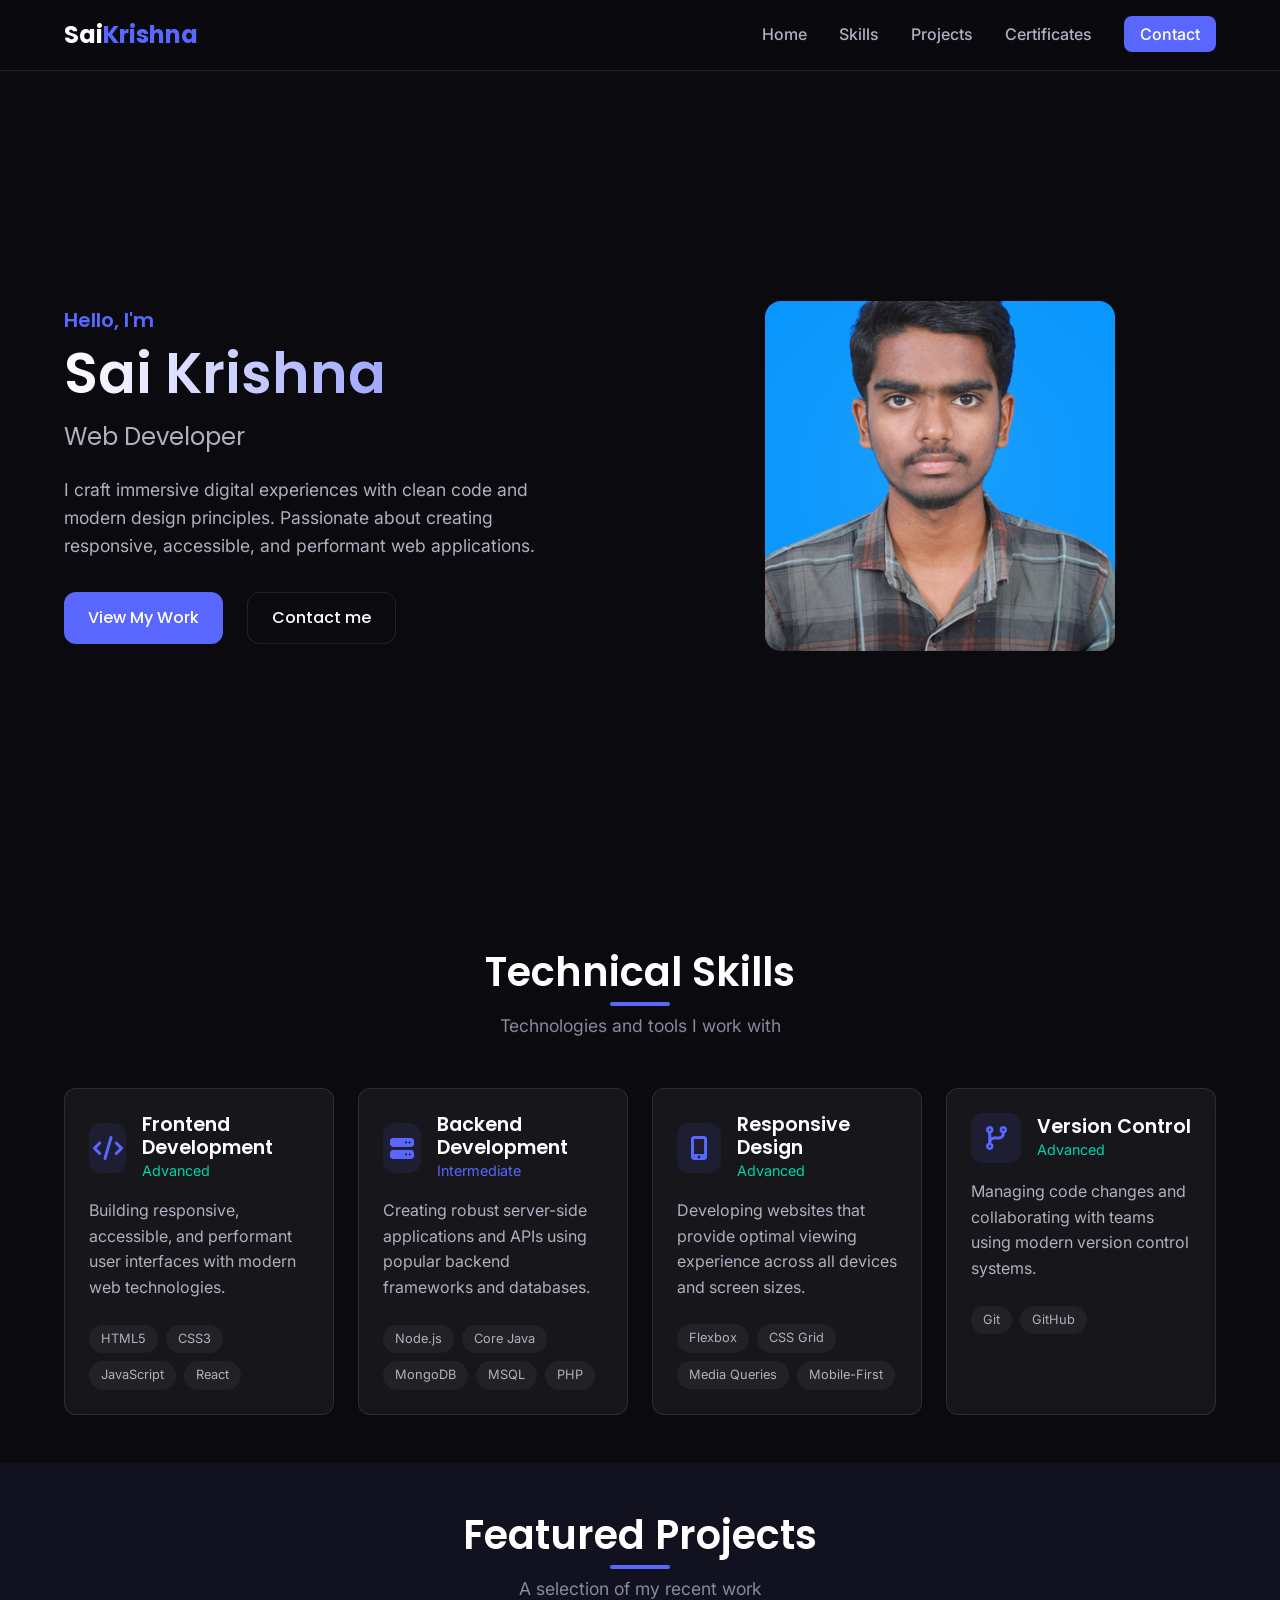
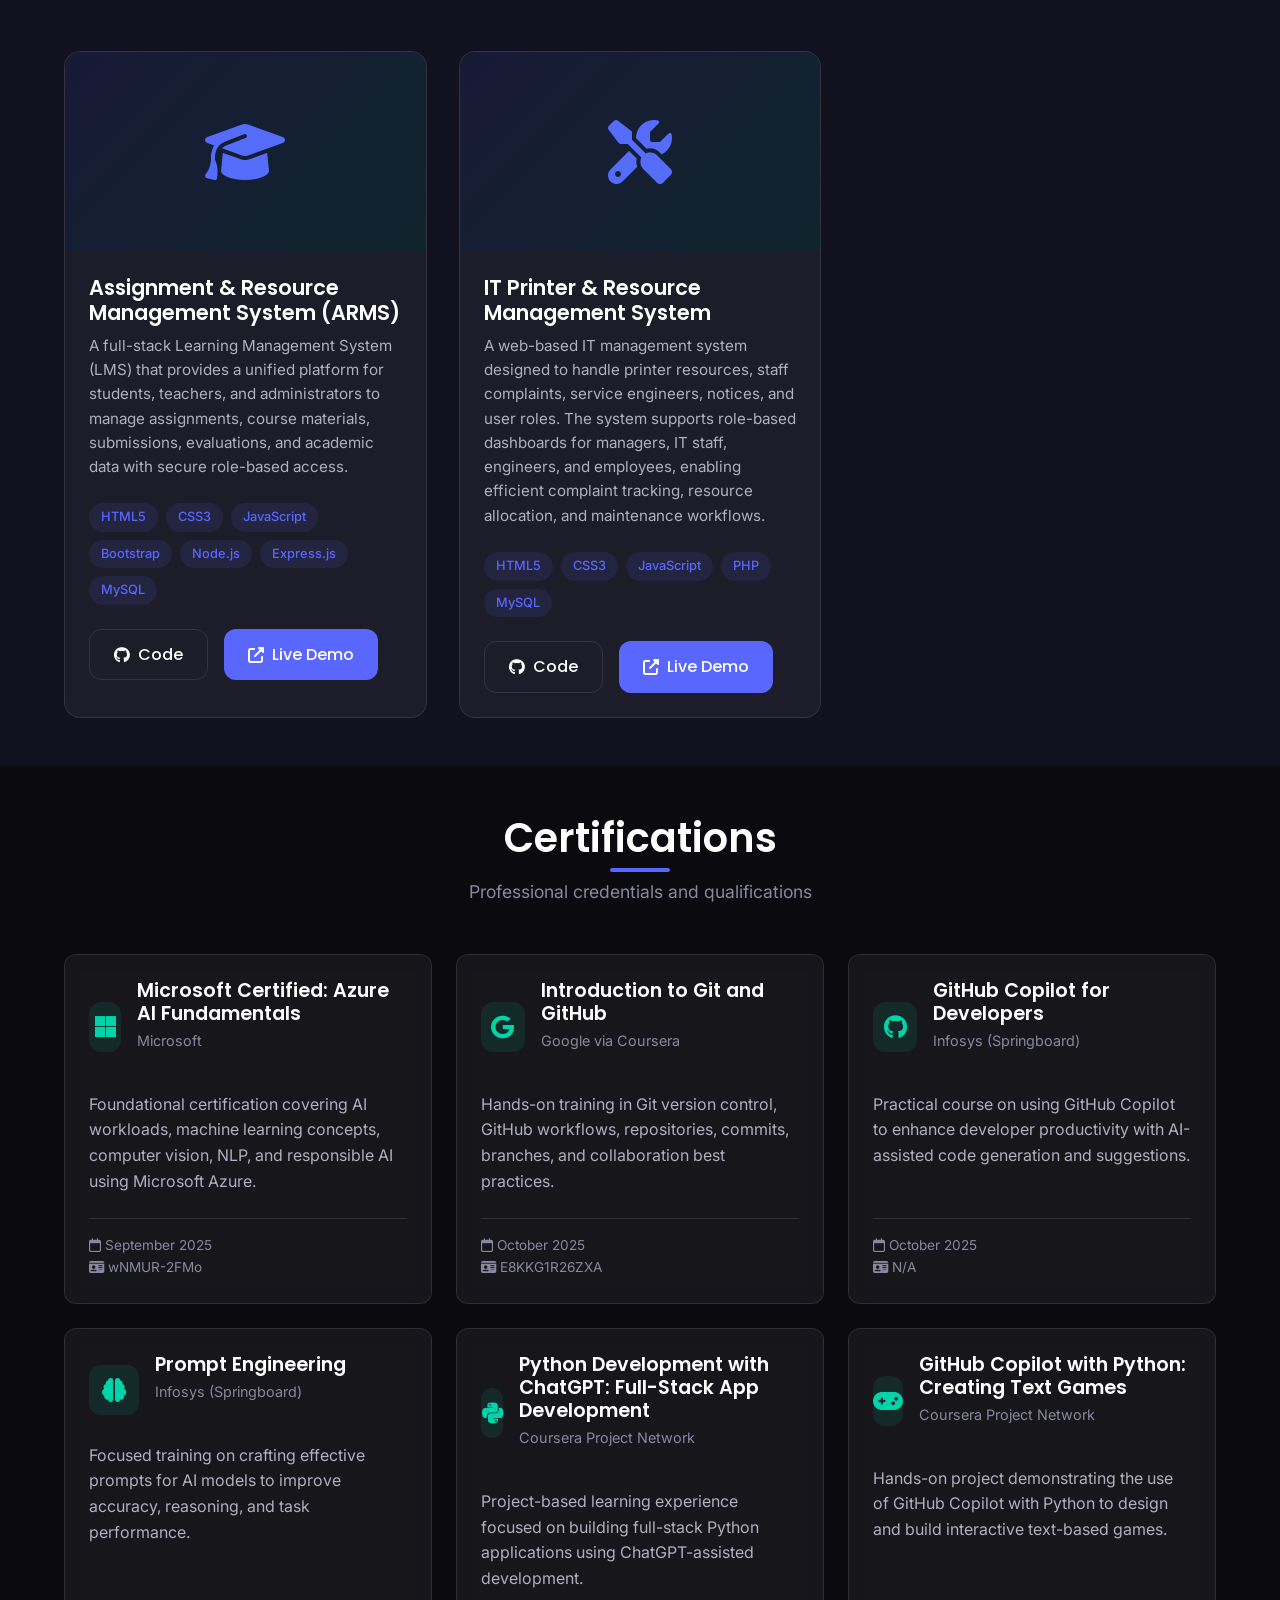
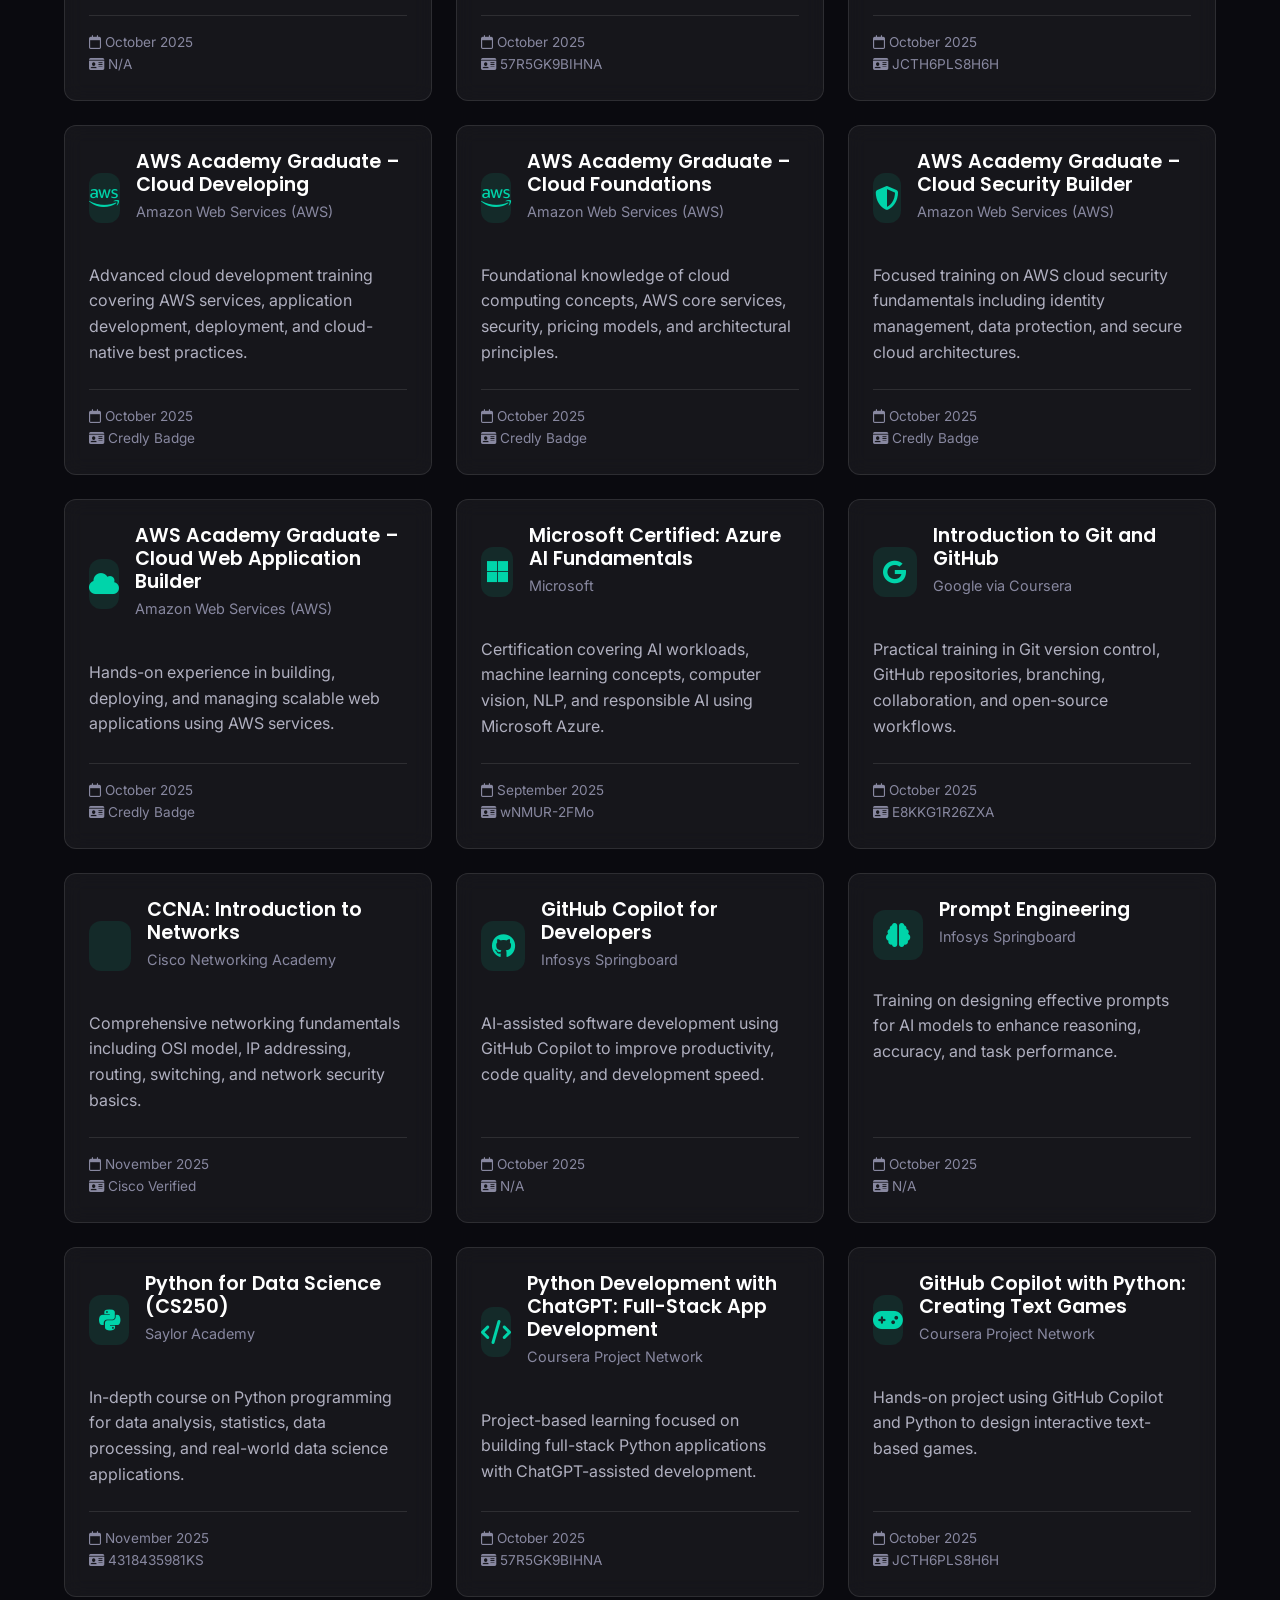
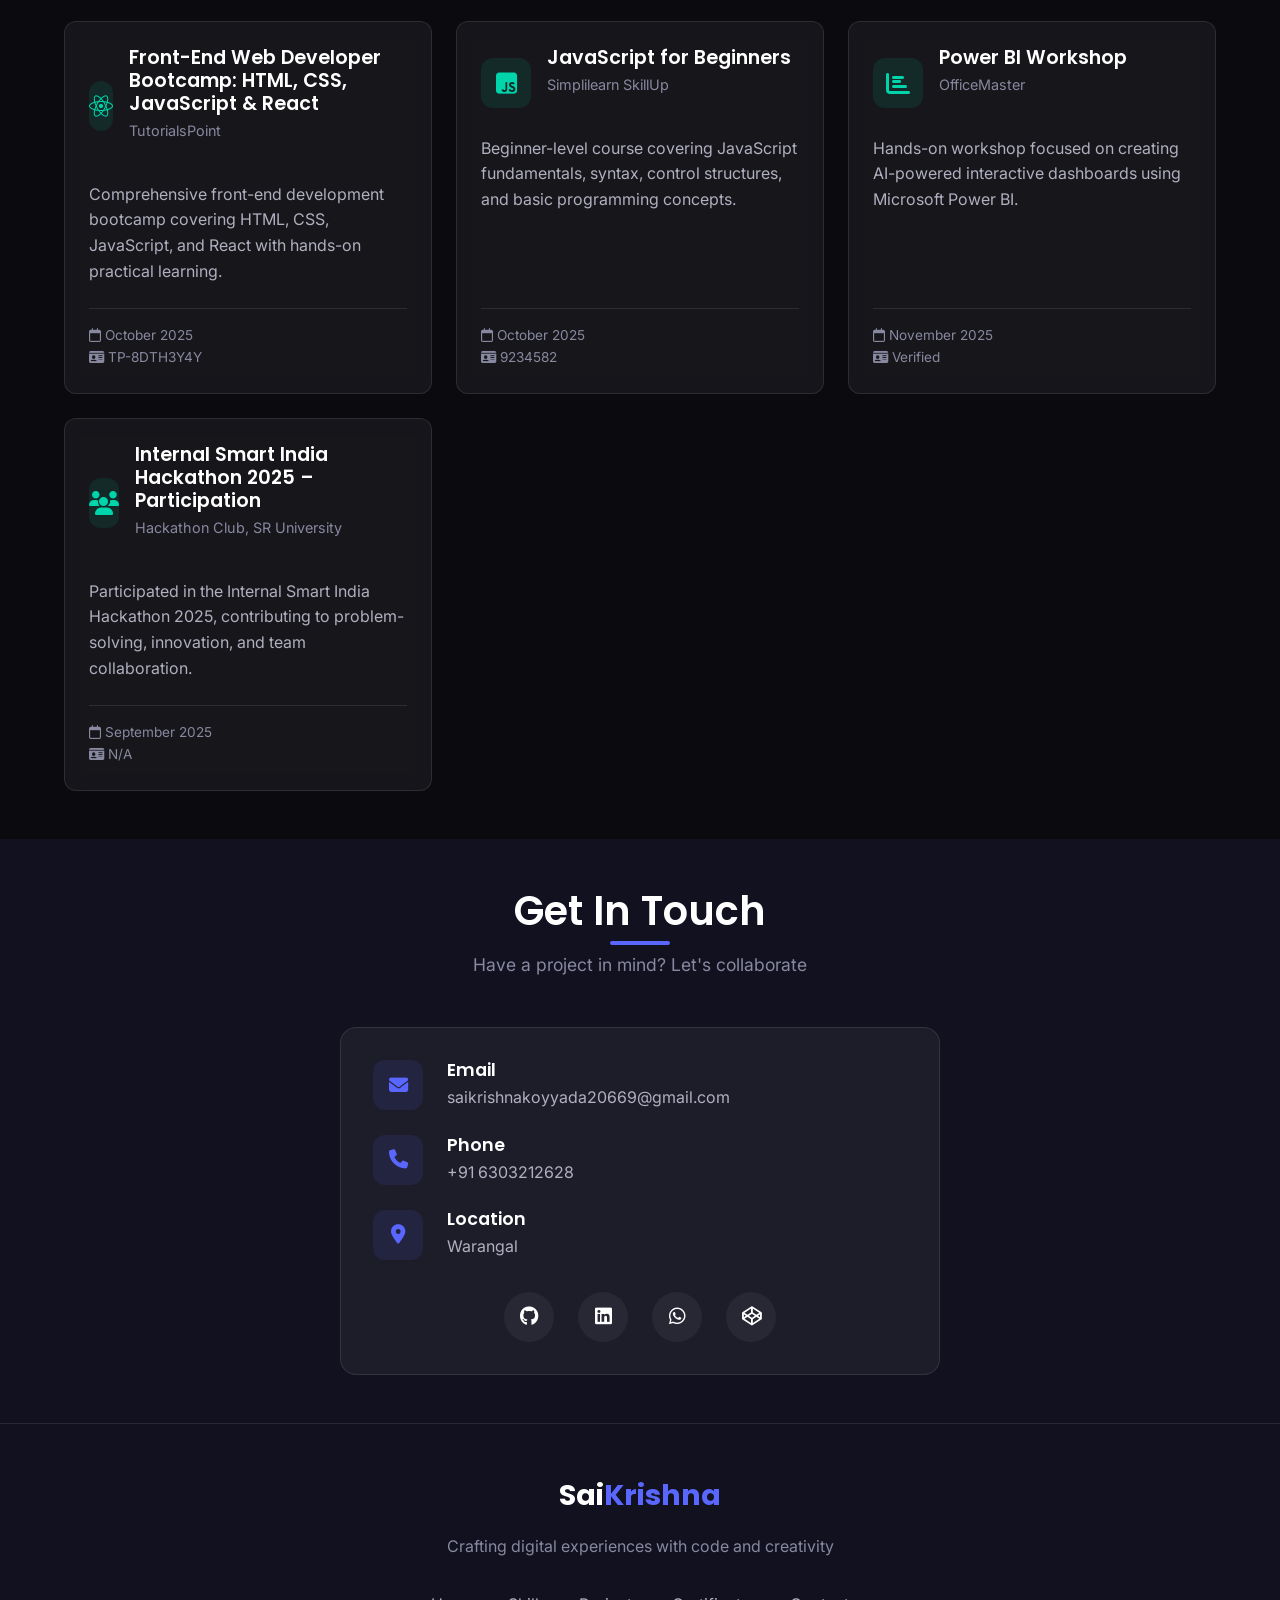
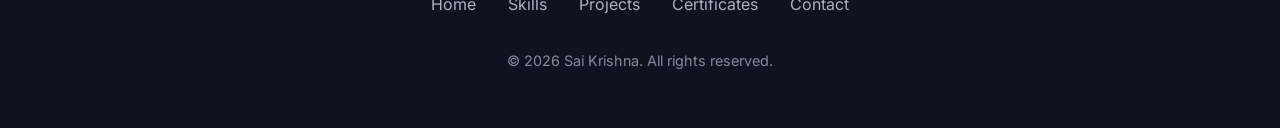
==== commit 478bd82a: "Fix HTML formatting and structure" ====
--- a/portfolio/index.html
+++ b/portfolio/index.html
@@ -15,7 +15,7 @@
     <!-- Navigation -->
     <nav class="navbar">
         <div class="container">
-            <a href="#" class="logo">Saiiii<span>Krishna</span></a>
+            <a href="#" class="logo">Sai<span>Krishna</span></a>
             <ul class="nav-menu">
                 <li><a href="#home">Home</a></li>
                 <li><a href="#skills">Skills</a></li>
@@ -43,7 +43,7 @@
                     </p>
                     <div class="hero-buttons">
                         <a href="#projects" class="btn btn-primary">View My Work</a>
-                        <a href="#contact" class="btn btn-secondary">Get In Touch</a>
+                        <a href="#contact" class="btn btn-secondary">Contact me</a>
                     </div>
                 </div>
                 <div class="hero-image">
@@ -171,3 +171,4 @@
 </body>
 
 </html>
+
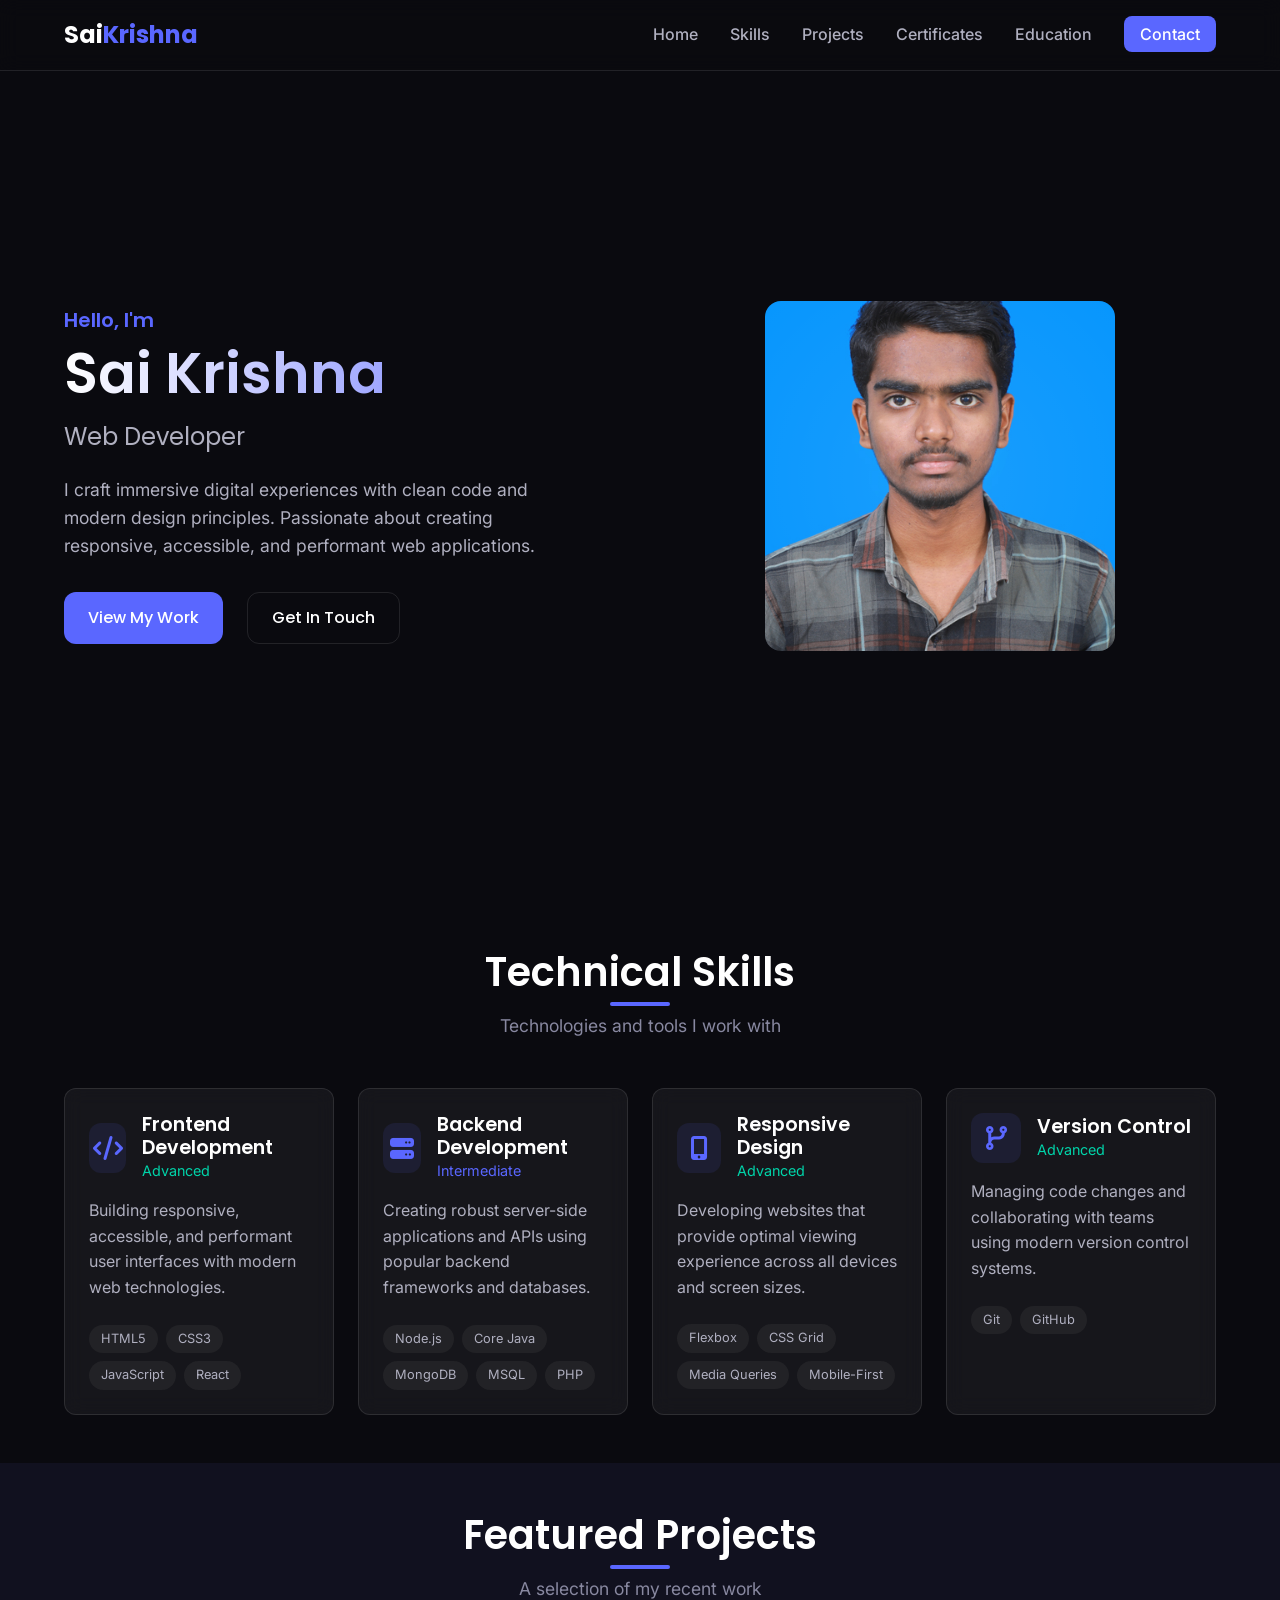
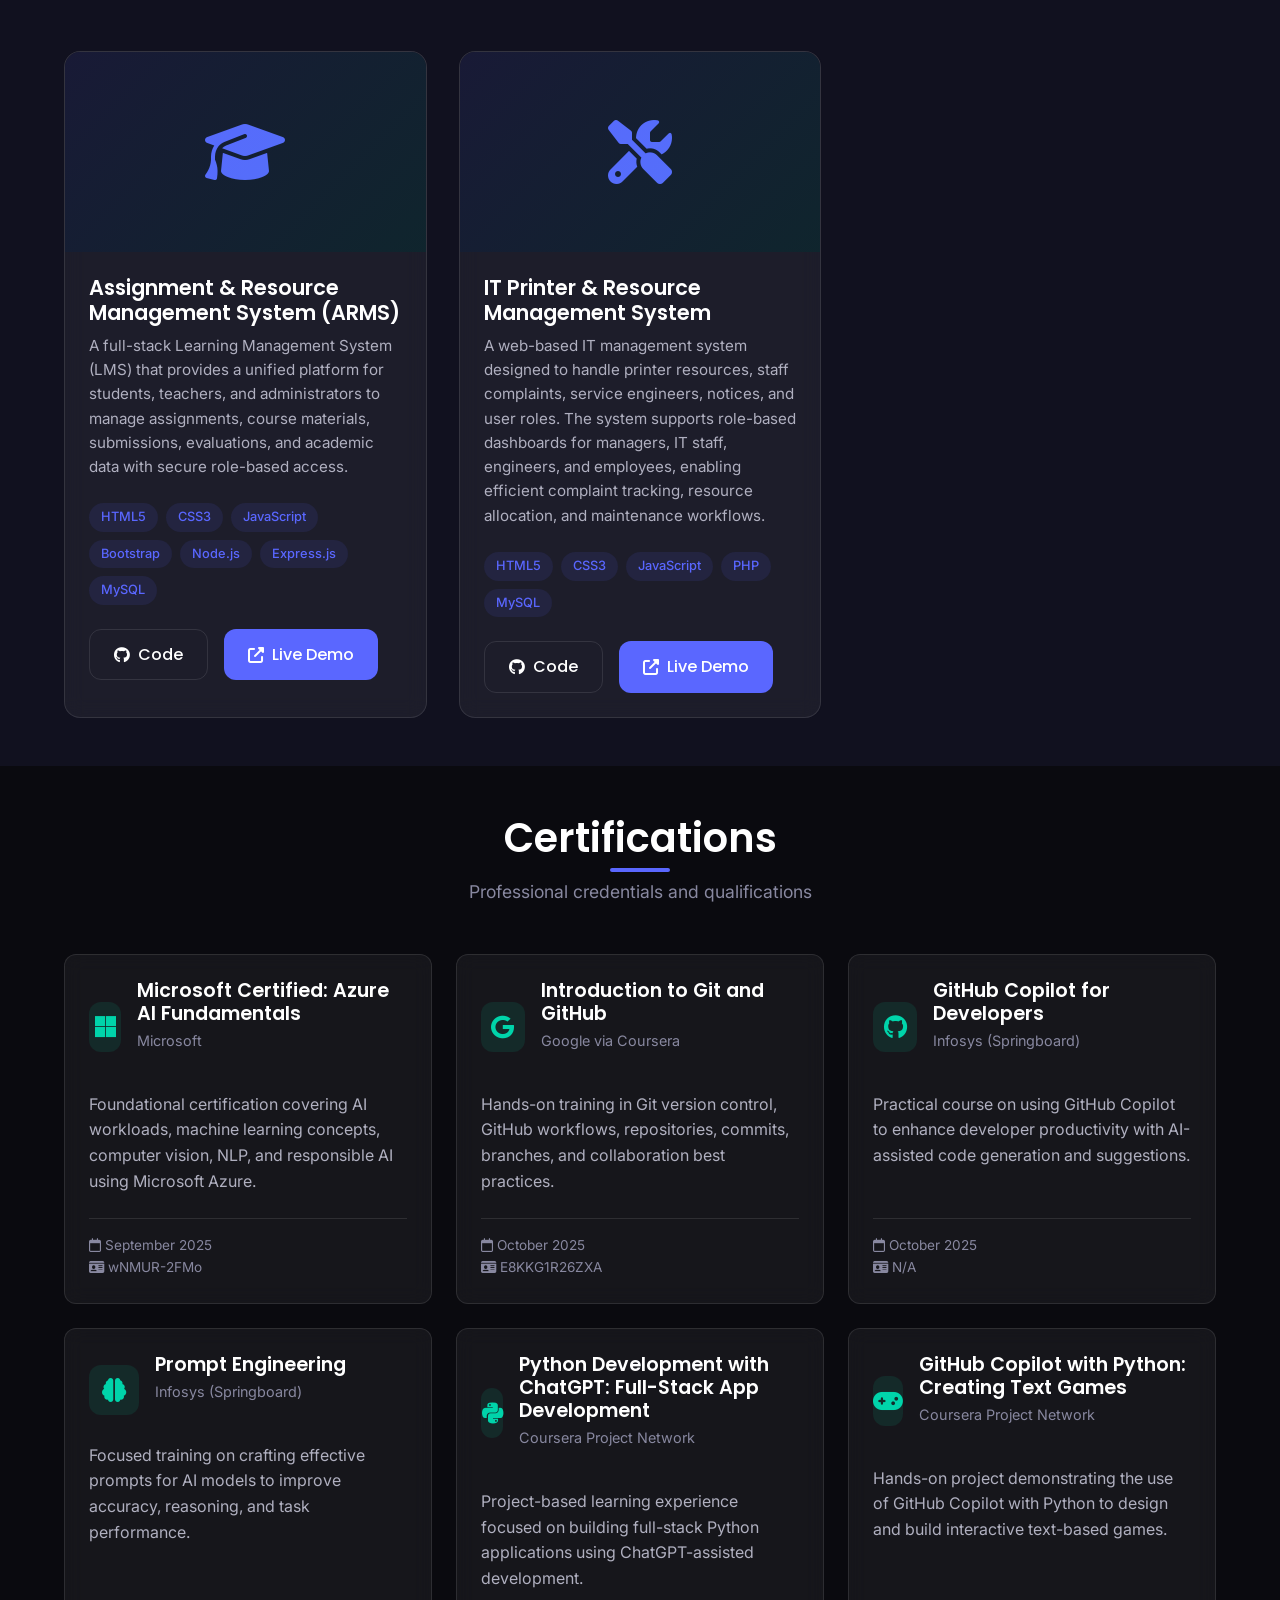
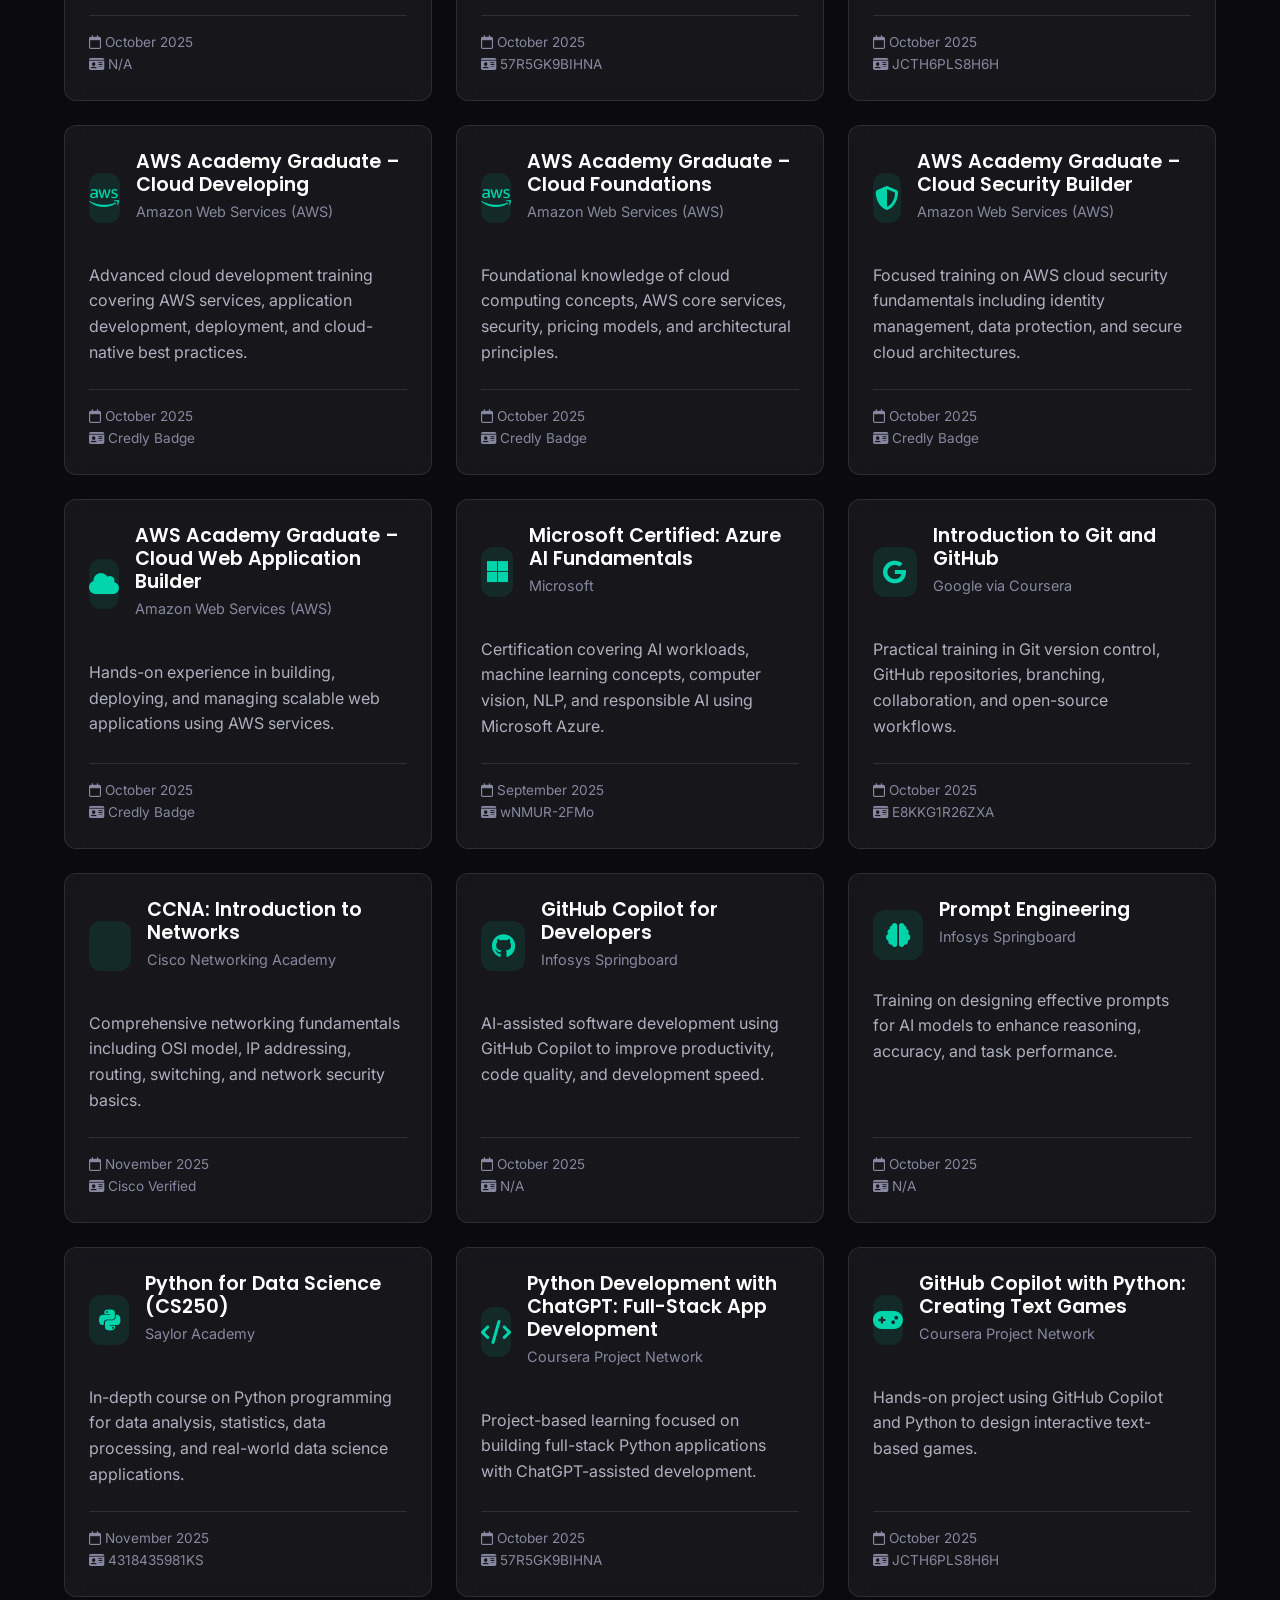
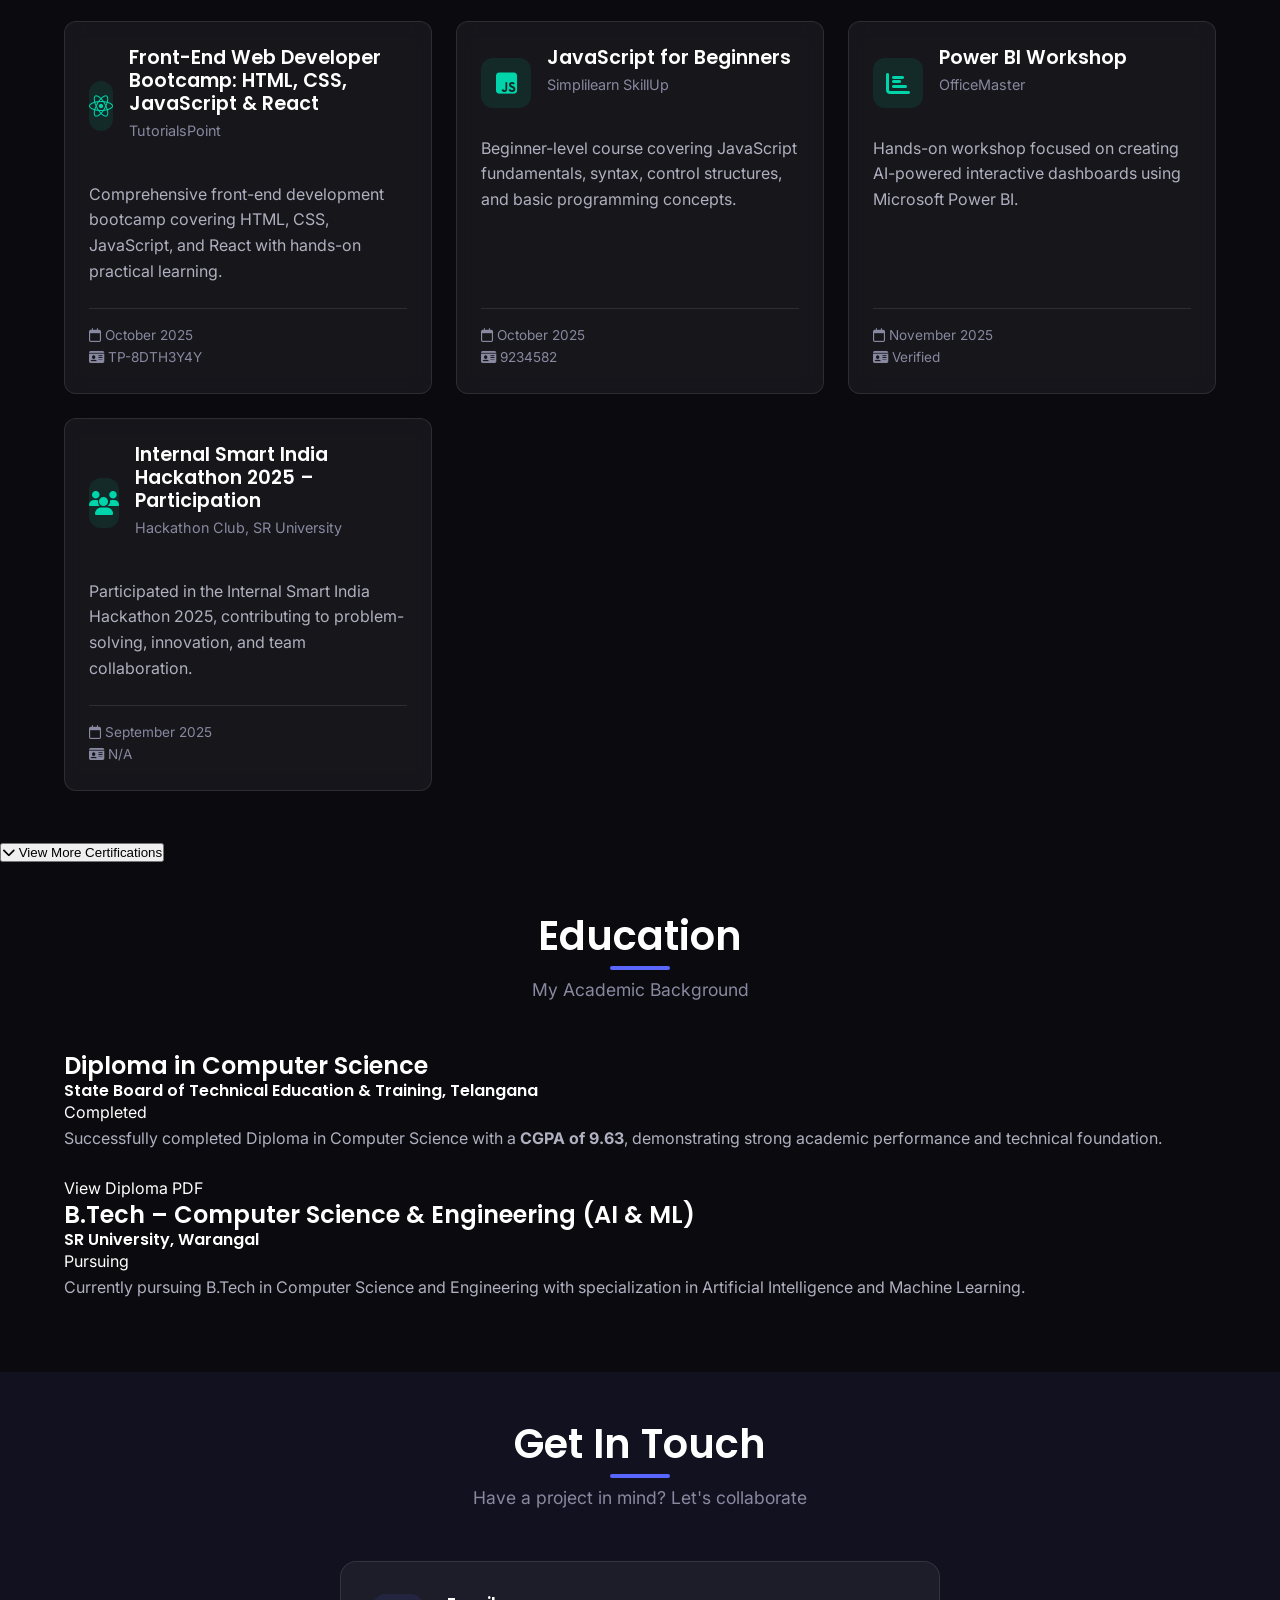
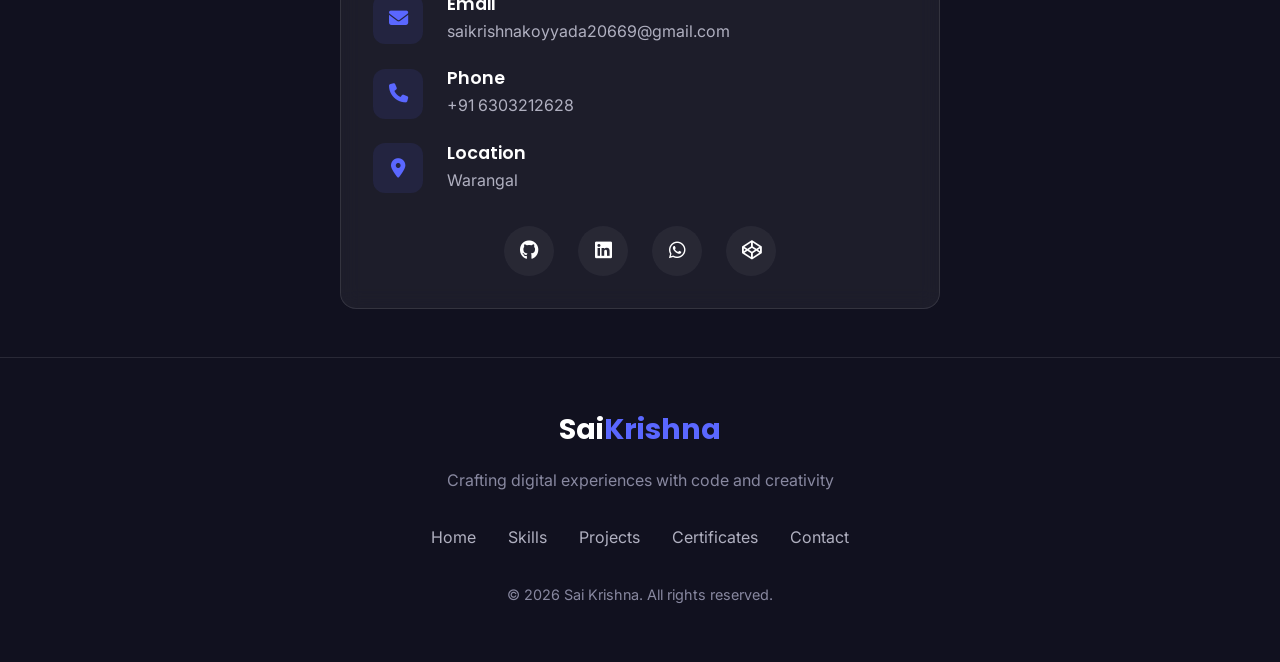
==== commit 2d93ebf8: "Modify index.html for title and education section Updated the title to reflect 'Frontend Developer' " ====
--- a/portfolio/index.html
+++ b/portfolio/index.html
@@ -21,6 +21,7 @@
                 <li><a href="#skills">Skills</a></li>
                 <li><a href="#projects">Projects</a></li>
                 <li><a href="#certificates">Certificates</a></li>
+                <li><a href="#Education">Education</a></li>
                 <li><a href="#contact" class="contact-btn">Contact</a></li>
             </ul>
             <button class="menu-toggle" aria-label="Toggle menu">
@@ -43,7 +44,7 @@
                     </p>
                     <div class="hero-buttons">
                         <a href="#projects" class="btn btn-primary">View My Work</a>
-                        <a href="#contact" class="btn btn-secondary">Contact me</a>
+                        <a href="#contact" class="btn btn-secondary">Get In Touch</a>
                     </div>
                 </div>
                 <div class="hero-image">
@@ -99,6 +100,62 @@
             </div>
         </div>
     </section>
+<div class="certificates-container" id="certificates-container"></div>
+
+<div class="certificates-collapse">
+    <button class="collapse-toggle" id="toggle-certificates">
+        <i class="fas fa-chevron-down"></i> View More Certifications
+    </button>
+
+    <div class="certificates-container collapsed" id="other-certificates"></div>
+</div>
+
+
+<!-- Education -->
+<section id="education" class="section">
+  <div class="container">
+    <div class="section-header">
+      <h2 class="section-title">Education</h2>
+      <p class="section-subtitle">My Academic Background</p>
+    </div>
+
+    <div class="education-container">
+
+      <!-- Diploma -->
+      <div class="education-card">
+        <h3>Diploma in Computer Science</h3>
+        <h4>State Board of Technical Education & Training, Telangana</h4>
+        <span class="edu-status completed">Completed</span>
+
+        <p>
+          Successfully completed Diploma in Computer Science with a
+          <strong>CGPA of 9.63</strong>, demonstrating strong academic performance
+          and technical foundation.
+        </p>
+
+        <a href="assets/documents/CONSOLIDATED_MEMORANDUM_MARKS_22161-cs-039.pdf" target="_blank" class="edu-link">
+          View Diploma PDF
+        </a>
+      </div>
+
+      <!-- B.Tech -->
+      <div class="education-card">
+        <h3>B.Tech – Computer Science & Engineering (AI & ML)</h3>
+        <h4>SR University, Warangal</h4>
+        <span class="edu-status pursuing">Pursuing</span>
+
+        <p>
+          Currently pursuing B.Tech in Computer Science and Engineering with
+          specialization in Artificial Intelligence and Machine Learning.
+        </p>
+      </div>
+
+    </div>
+  </div>
+</section>
+
+
+
 
     <!-- Contact Section -->
     <section id="contact" class="section section-dark">
@@ -148,6 +205,8 @@
             </div>
         </div>
     </section>
+
+
 
     <!-- Footer -->
     <footer class="footer">
@@ -169,6 +228,4 @@
 
     <script src="js/main.js"></script>
 </body>
-
 </html>
-
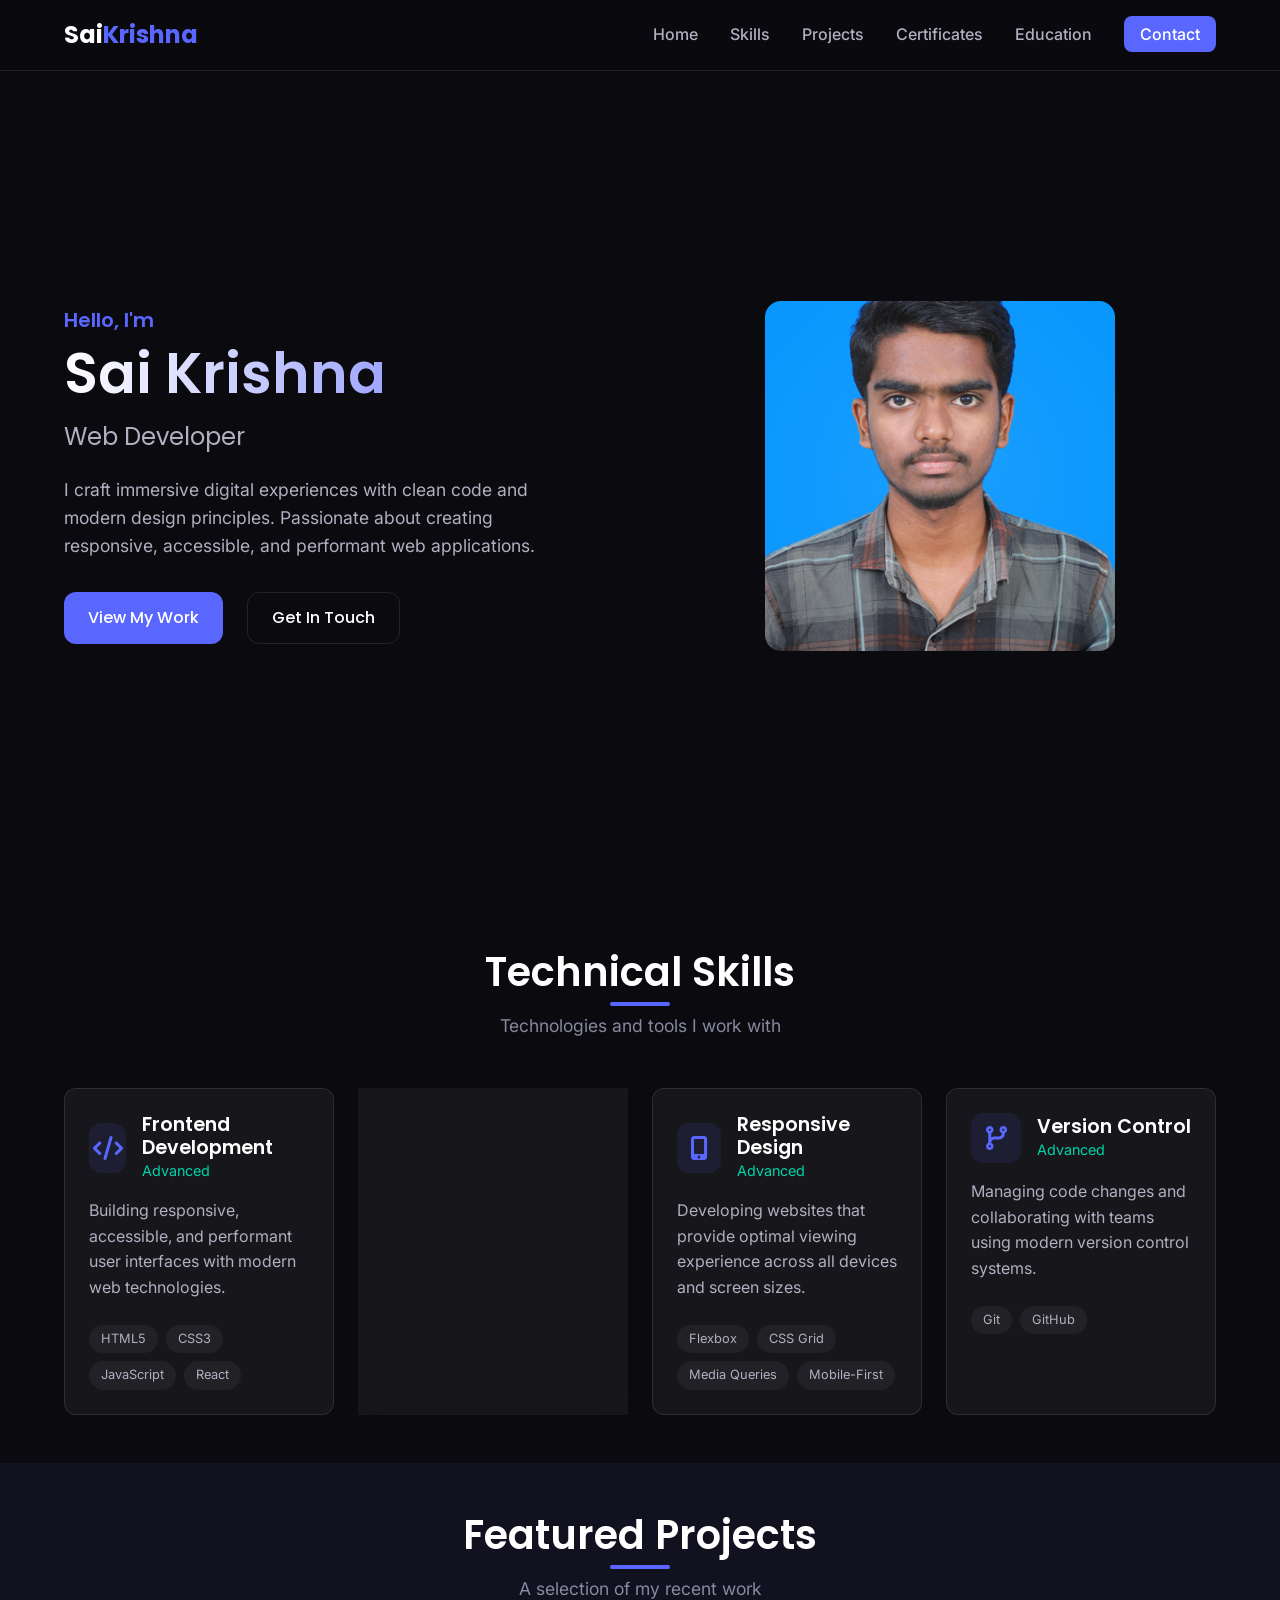
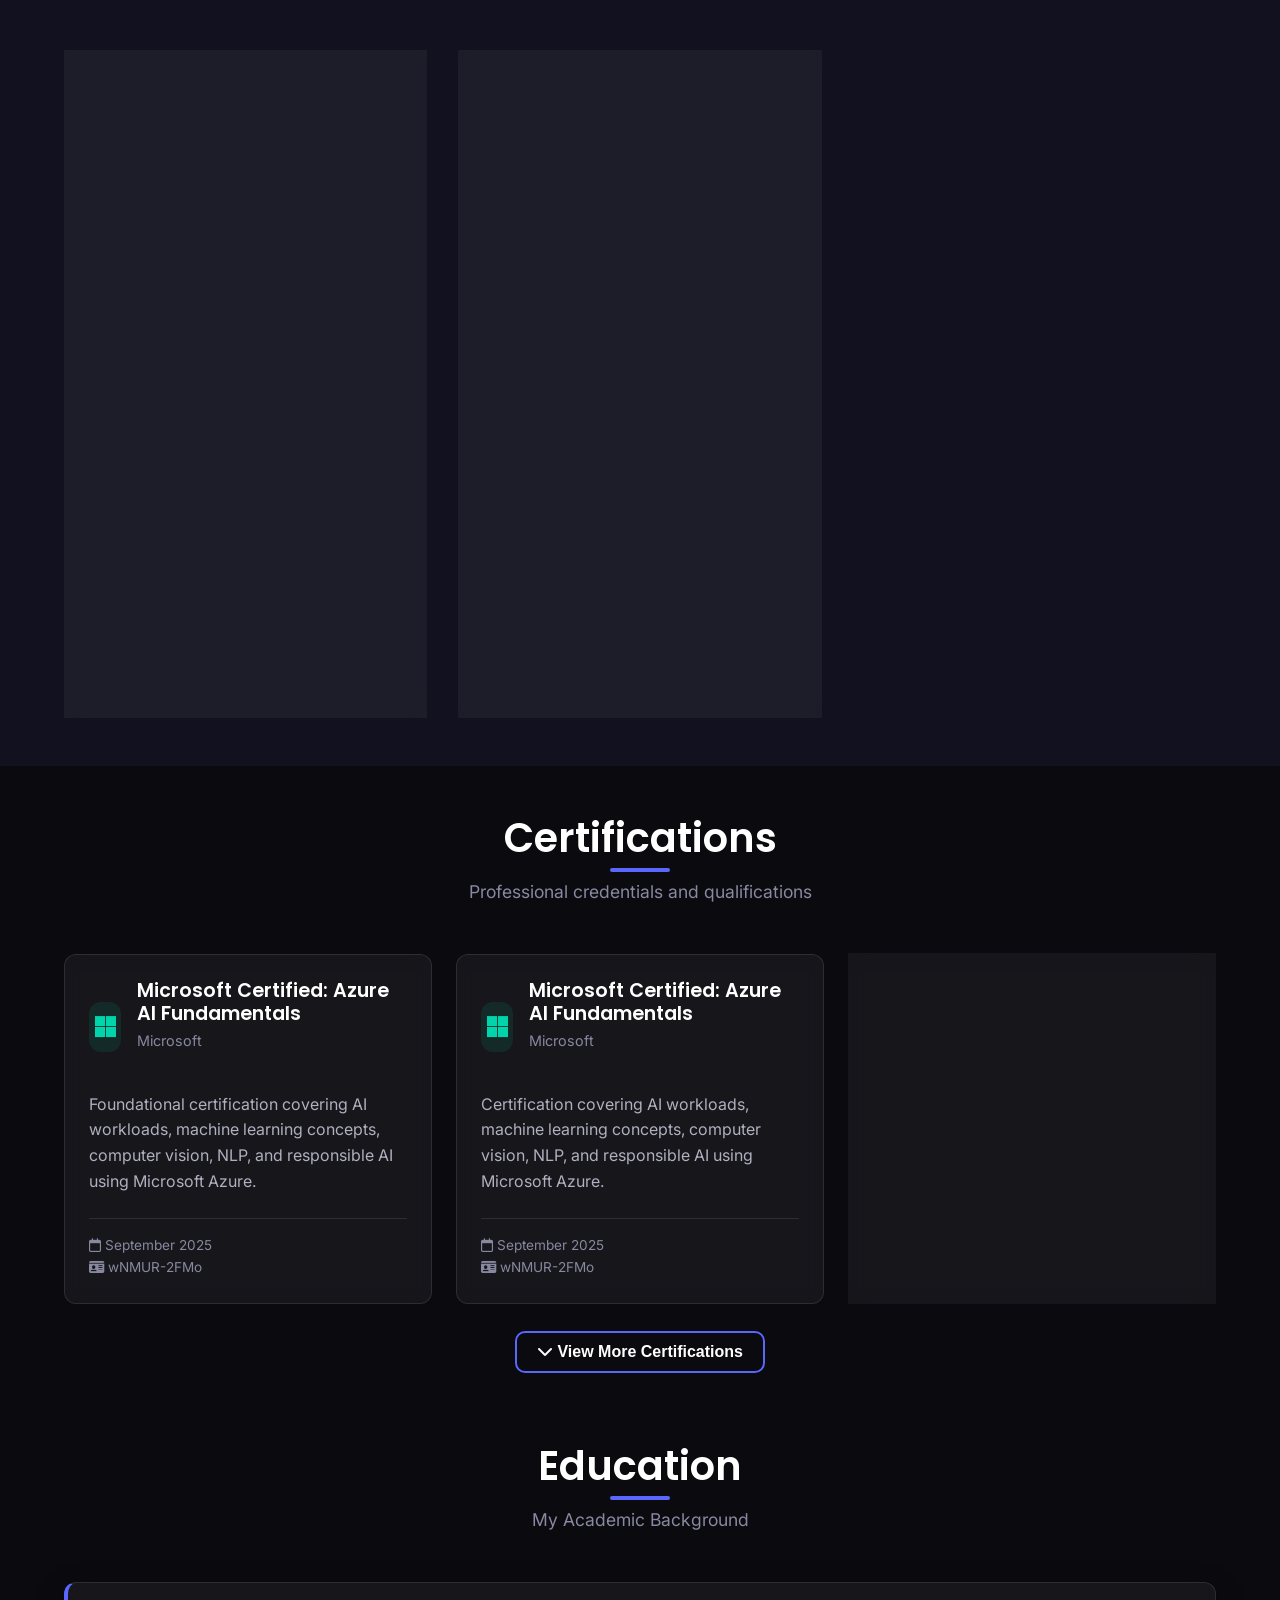
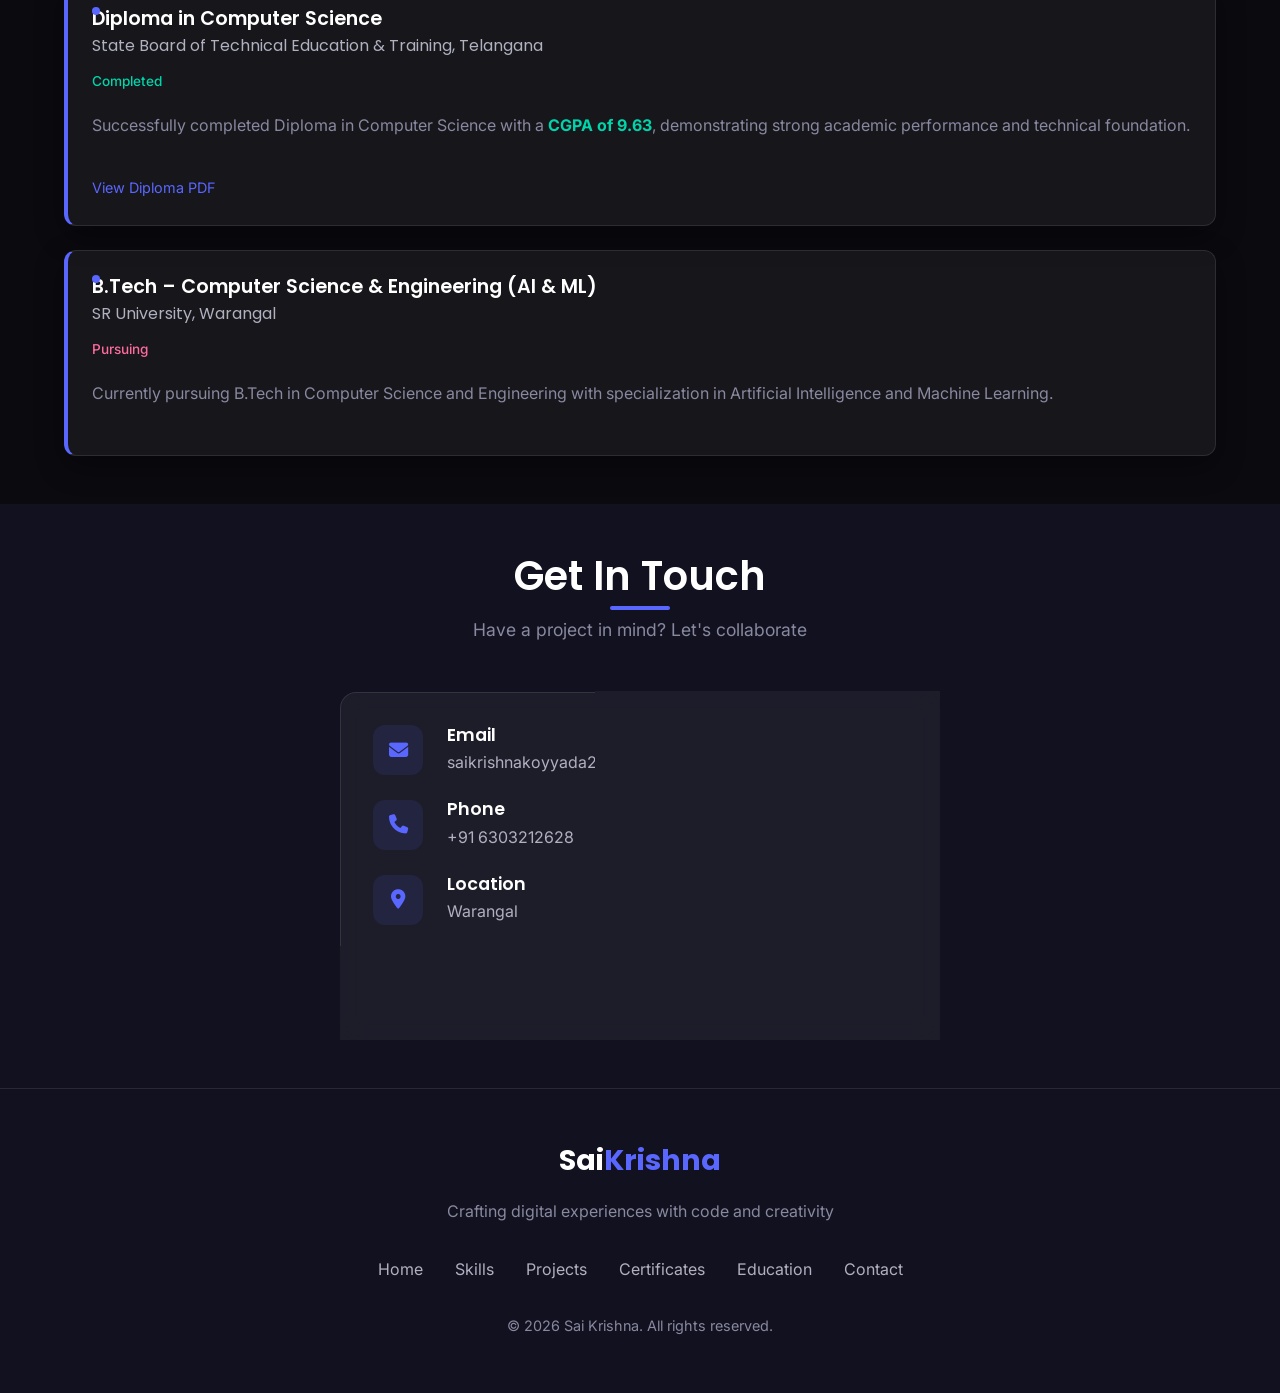
==== commit 8a459cf0: "Fix HTML formatting and structure in index.html" ====
--- a/portfolio/index.html
+++ b/portfolio/index.html
@@ -219,6 +219,7 @@
                     <a href="#skills">Skills</a>
                     <a href="#projects">Projects</a>
                     <a href="#certificates">Certificates</a>
+                    <a href="#Education">Education</a>
                     <a href="#contact">Contact</a>
                 </div>
                 <p class="copyright">&copy; <span id="current-year">2023</span> Sai Krishna. All rights reserved.</p>
@@ -229,3 +230,4 @@
     <script src="js/main.js"></script>
 </body>
 </html>
+
--- a/portfolio/css/style.css
+++ b/portfolio/css/style.css
@@ -836,4 +836,126 @@
     .footer-links {
         gap: var(--spacing-md);
     }
-}+}
+
+.certificates-collapse {
+    text-align: center;
+}
+
+.collapse-toggle {
+    background: transparent;
+    border: none;
+    border: 2px solid #5a67ff ;
+    border-radius: 10px;
+    padding: 10px 20px;
+    color: var(--primary-color);
+    font-size: 1rem;
+    cursor: pointer;
+    font-weight: 600;
+    position: relative;
+    top: -21px;
+}
+
+.certificates-container.collapsed {
+    display: none;
+}
+.certificate-card.major {
+    border-left: 4px solid var(--primary-color);
+    background: rgba(0, 123, 255, 0.05);
+}
+.certificate-card.major .certificate-icon {
+    background-color: rgba(0, 123, 255, 0.2);
+    color: var(--primary-color);
+}
+
+
+
+
+
+
+/* Education Section */
+.education-container {
+  display: grid;
+  gap: 24px;
+}
+
+/* Card */
+.education-card {
+  background: var(--bg-card);
+  padding: 24px;
+  border-radius: 12px;
+  border: 1px solid var(--border-color);
+  border-left: 4px solid var(--accent-primary);
+  box-shadow: 0 10px 30px var(--shadow-color);
+  transition: all 0.3s ease;
+}
+
+.education-card:hover {
+  background: var(--bg-card-hover);
+  transform: translateY(-4px);
+  box-shadow: 0 20px 40px var(--shadow-color);
+}
+
+/* Titles */
+.education-card h3 {
+  margin: 0;
+  font-size: 1.2rem;
+  color: var(--text-primary);
+}
+
+.education-card h4 {
+  margin: 6px 0;
+  font-weight: 400;
+  color: var(--text-secondary);
+}
+
+/* Status */
+.edu-status {
+  display: inline-block;
+  margin: 10px 0;
+  font-size: 0.85rem;
+  font-weight: 500;
+}
+
+.edu-status.completed {
+  color: var(--accent-secondary);
+}
+
+.edu-status.pursuing {
+  color: var(--accent-tertiary);
+}
+
+/* Text */
+.education-card p {
+  margin-top: 10px;
+  color: var(--text-muted);
+  line-height: 1.6;
+}
+
+/* CGPA Highlight */
+.education-card strong {
+  color: var(--accent-secondary);
+}
+
+/* PDF Link */
+.edu-link {
+  display: inline-block;
+  margin-top: 14px;
+  color: var(--accent-primary);
+  text-decoration: none;
+  font-size: 0.9rem;
+  transition: color 0.3s ease;
+}
+
+.edu-link:hover {
+  color: var(--accent-secondary);
+}
+.education-card::before {
+  content: "";
+  position: absolute;
+  width: 8px;
+  height: 8px;
+  background: var(--accent-primary);
+  border-radius: 50%;
+}
+
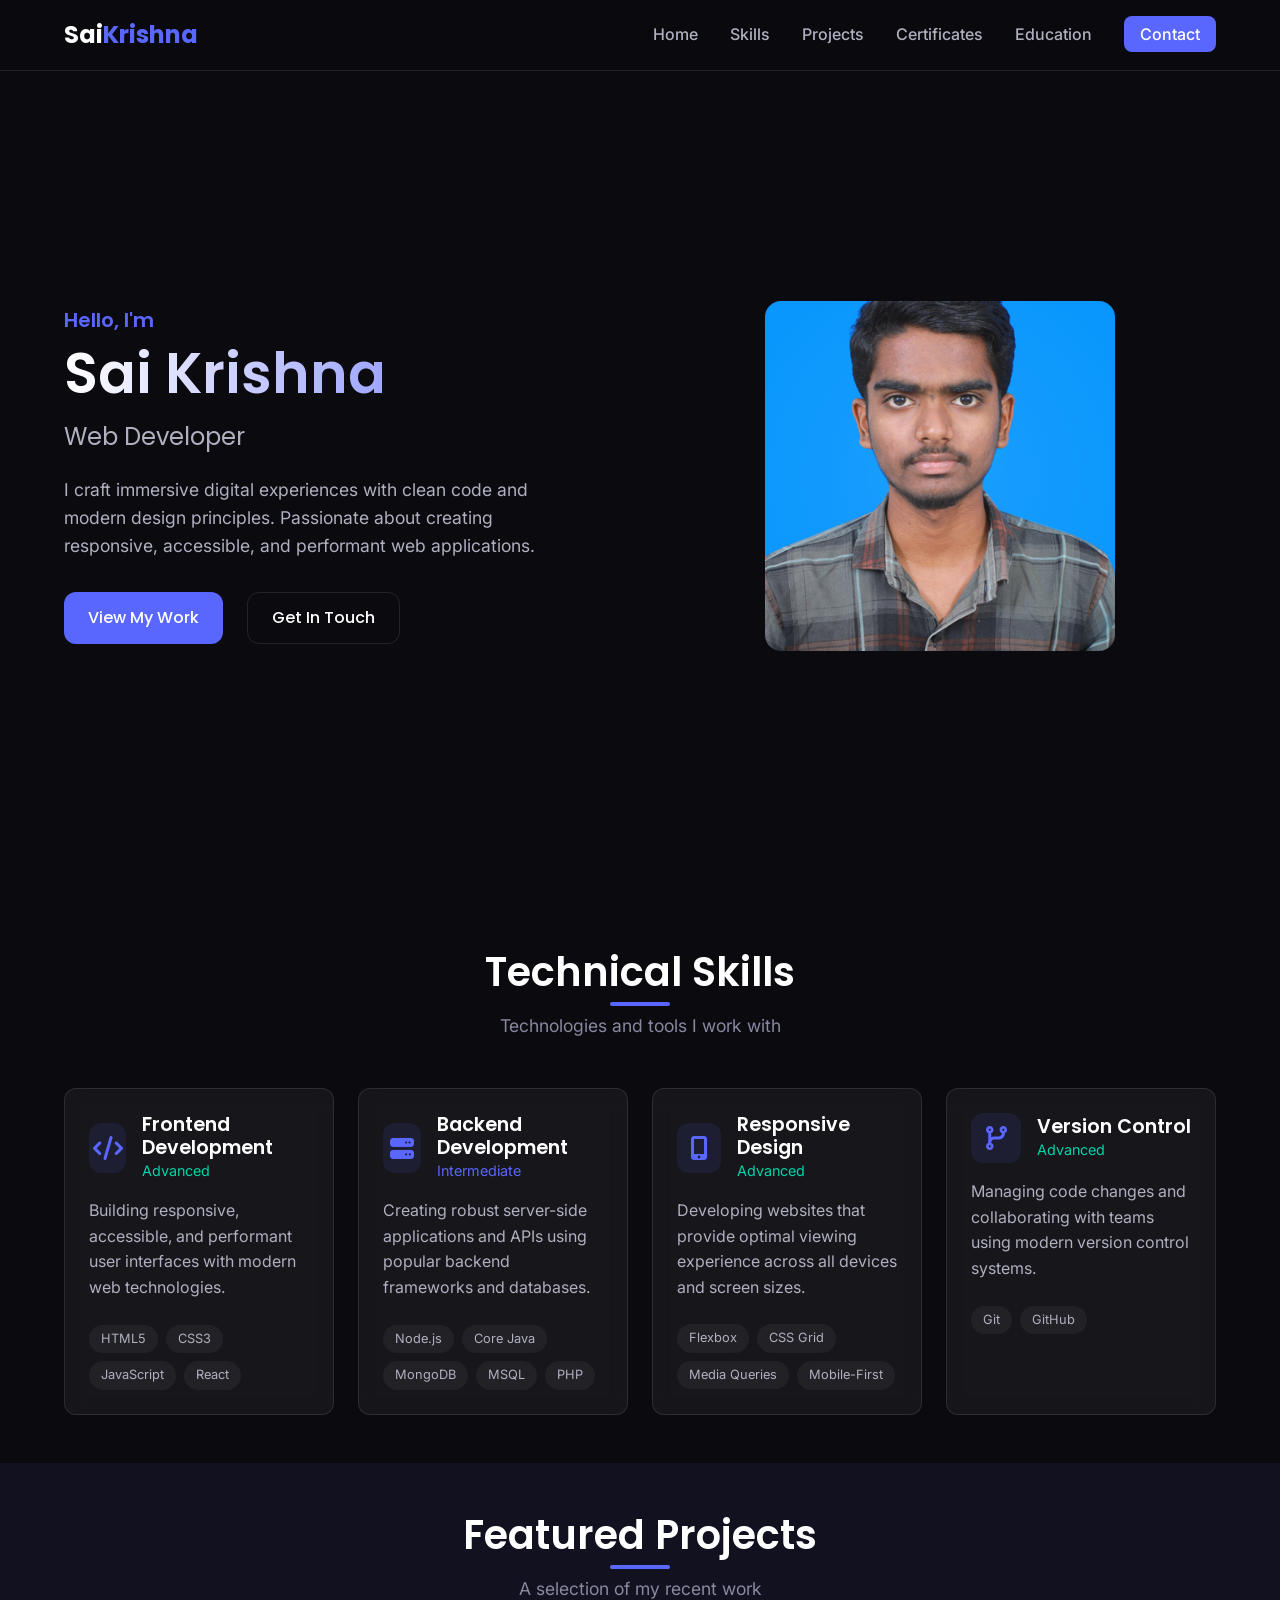
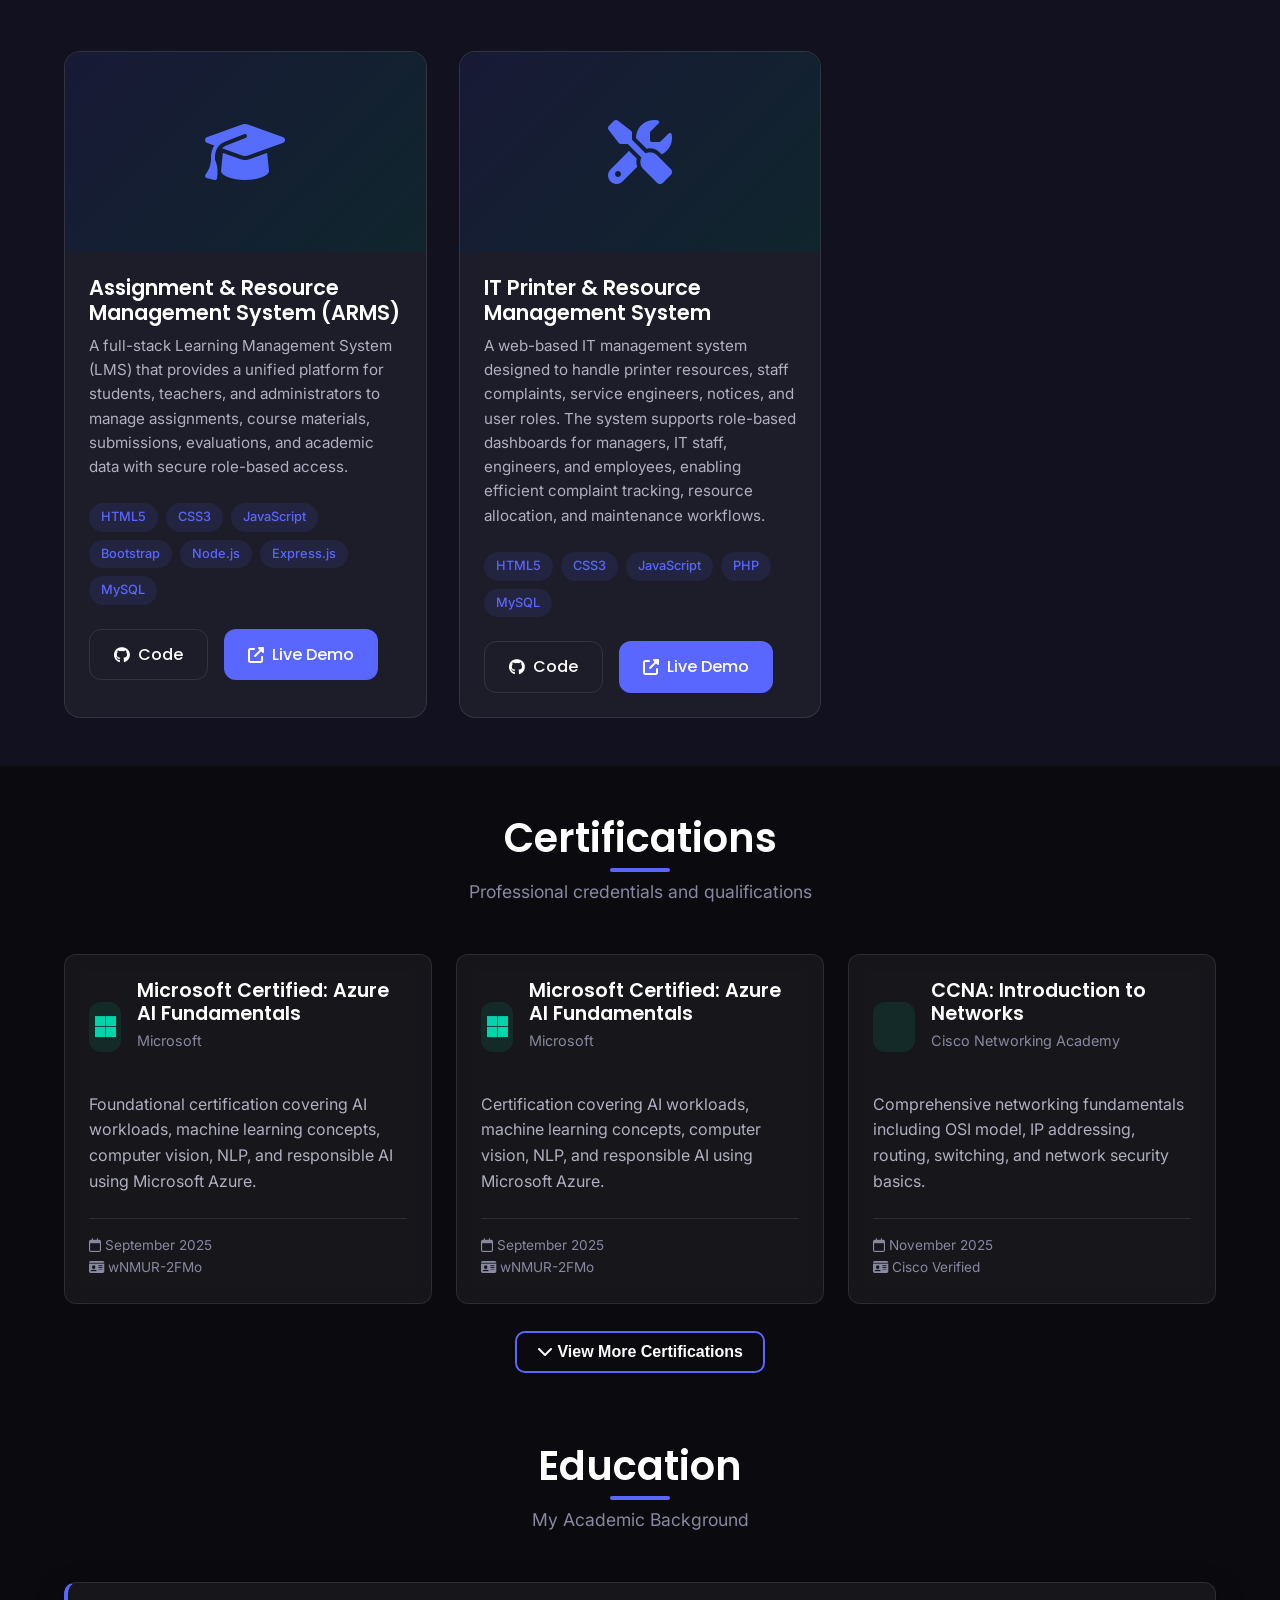
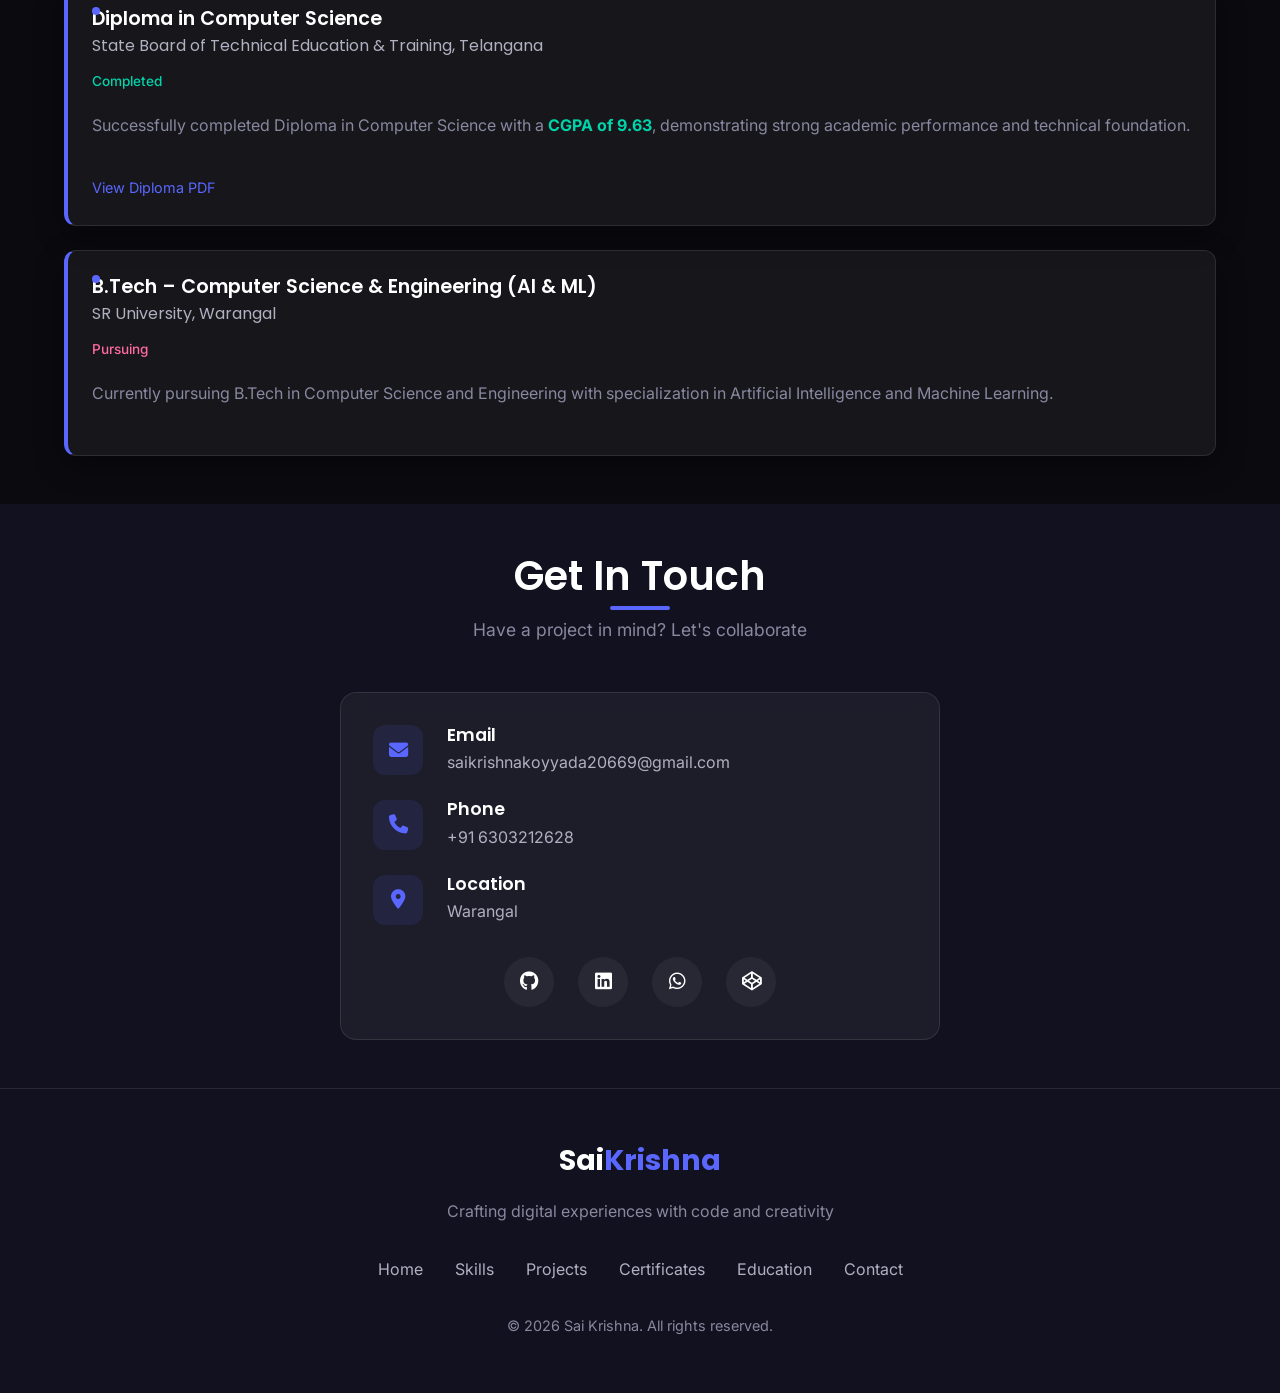
==== commit a604b144: "Change title from 'Frontend Developer' to 'Web Developer'" ====
--- a/portfolio/index.html
+++ b/portfolio/index.html
@@ -3,7 +3,7 @@
 <head>
     <meta charset="UTF-8">
     <meta name="viewport" content="width=device-width, initial-scale=1.0">
-    <title>Sai Krishna | Frontend Developer</title>
+    <title>Sai Krishna | Web Developer</title>
     <link rel="stylesheet" href="css/style.css">
     <link rel="preconnect" href="https://fonts.googleapis.com">
     <link rel="preconnect" href="https://fonts.gstatic.com" crossorigin>
@@ -231,3 +231,4 @@
 </body>
 </html>
 
+
